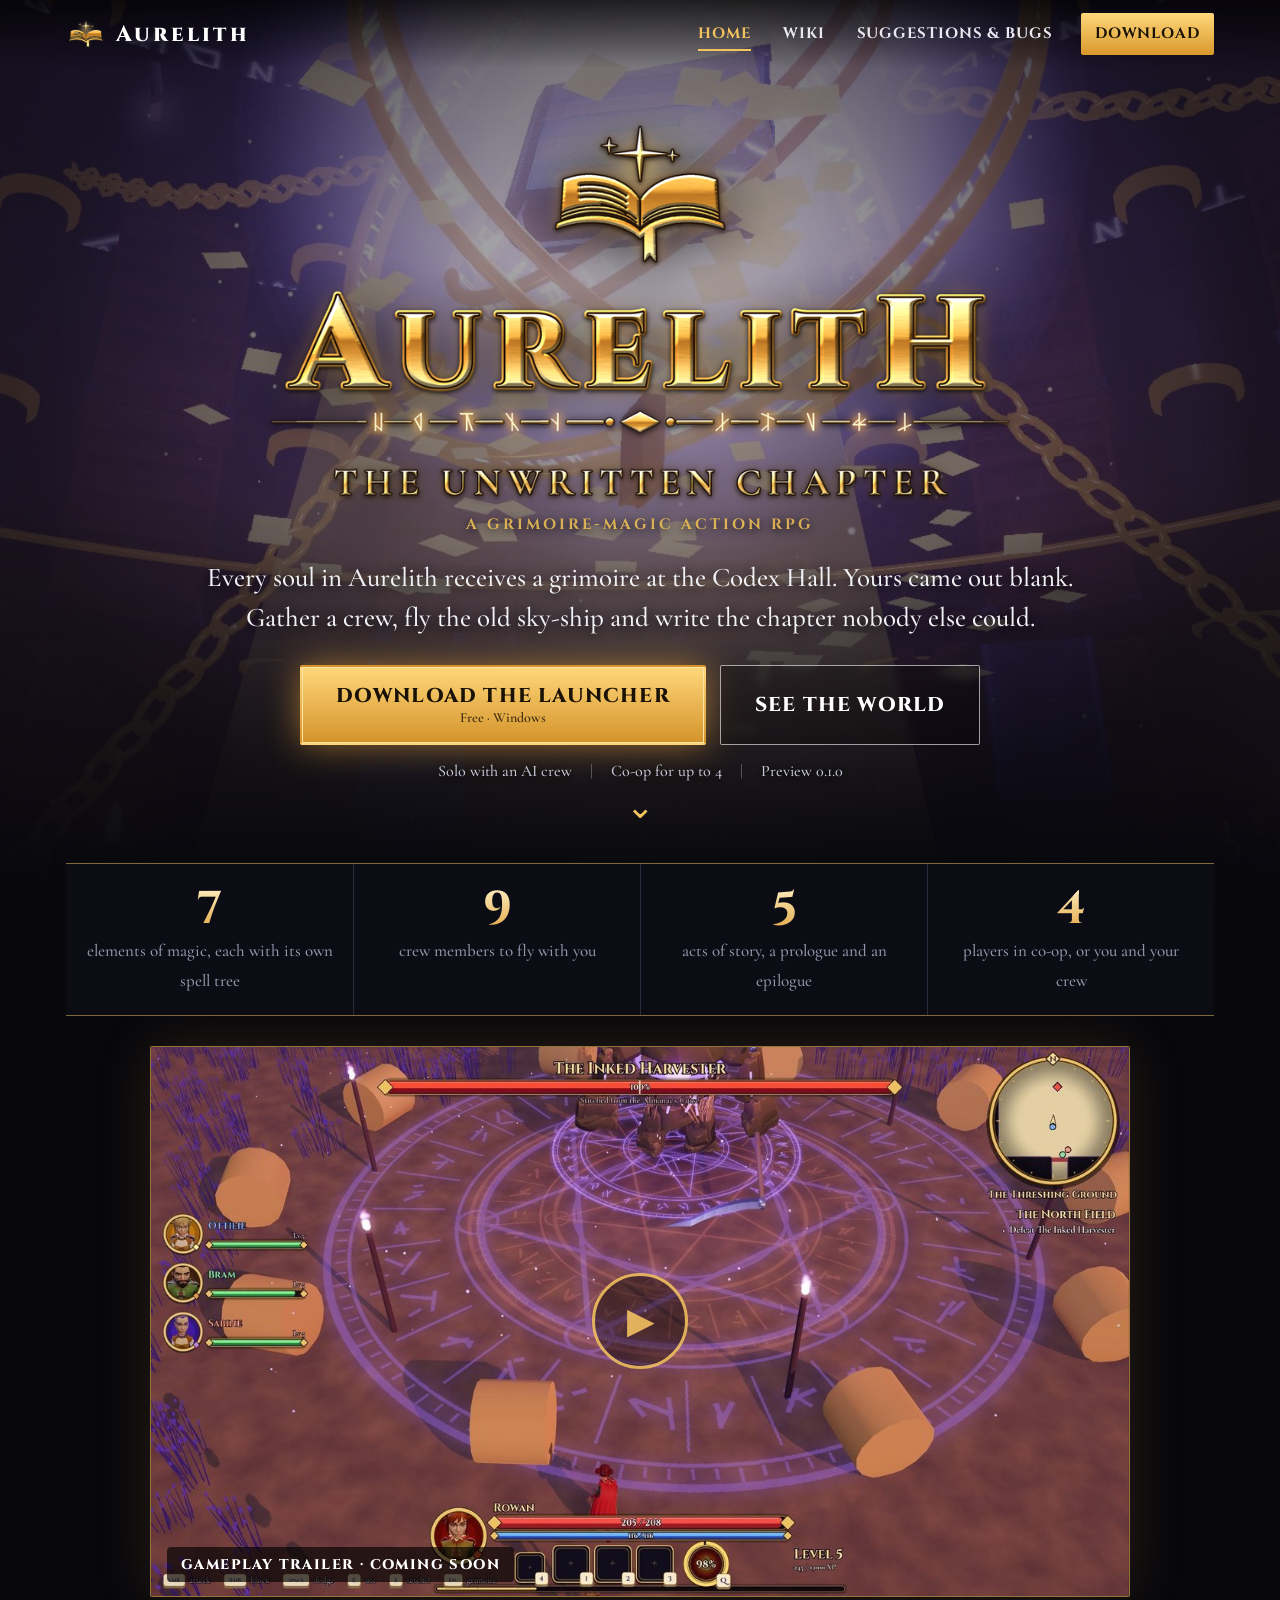
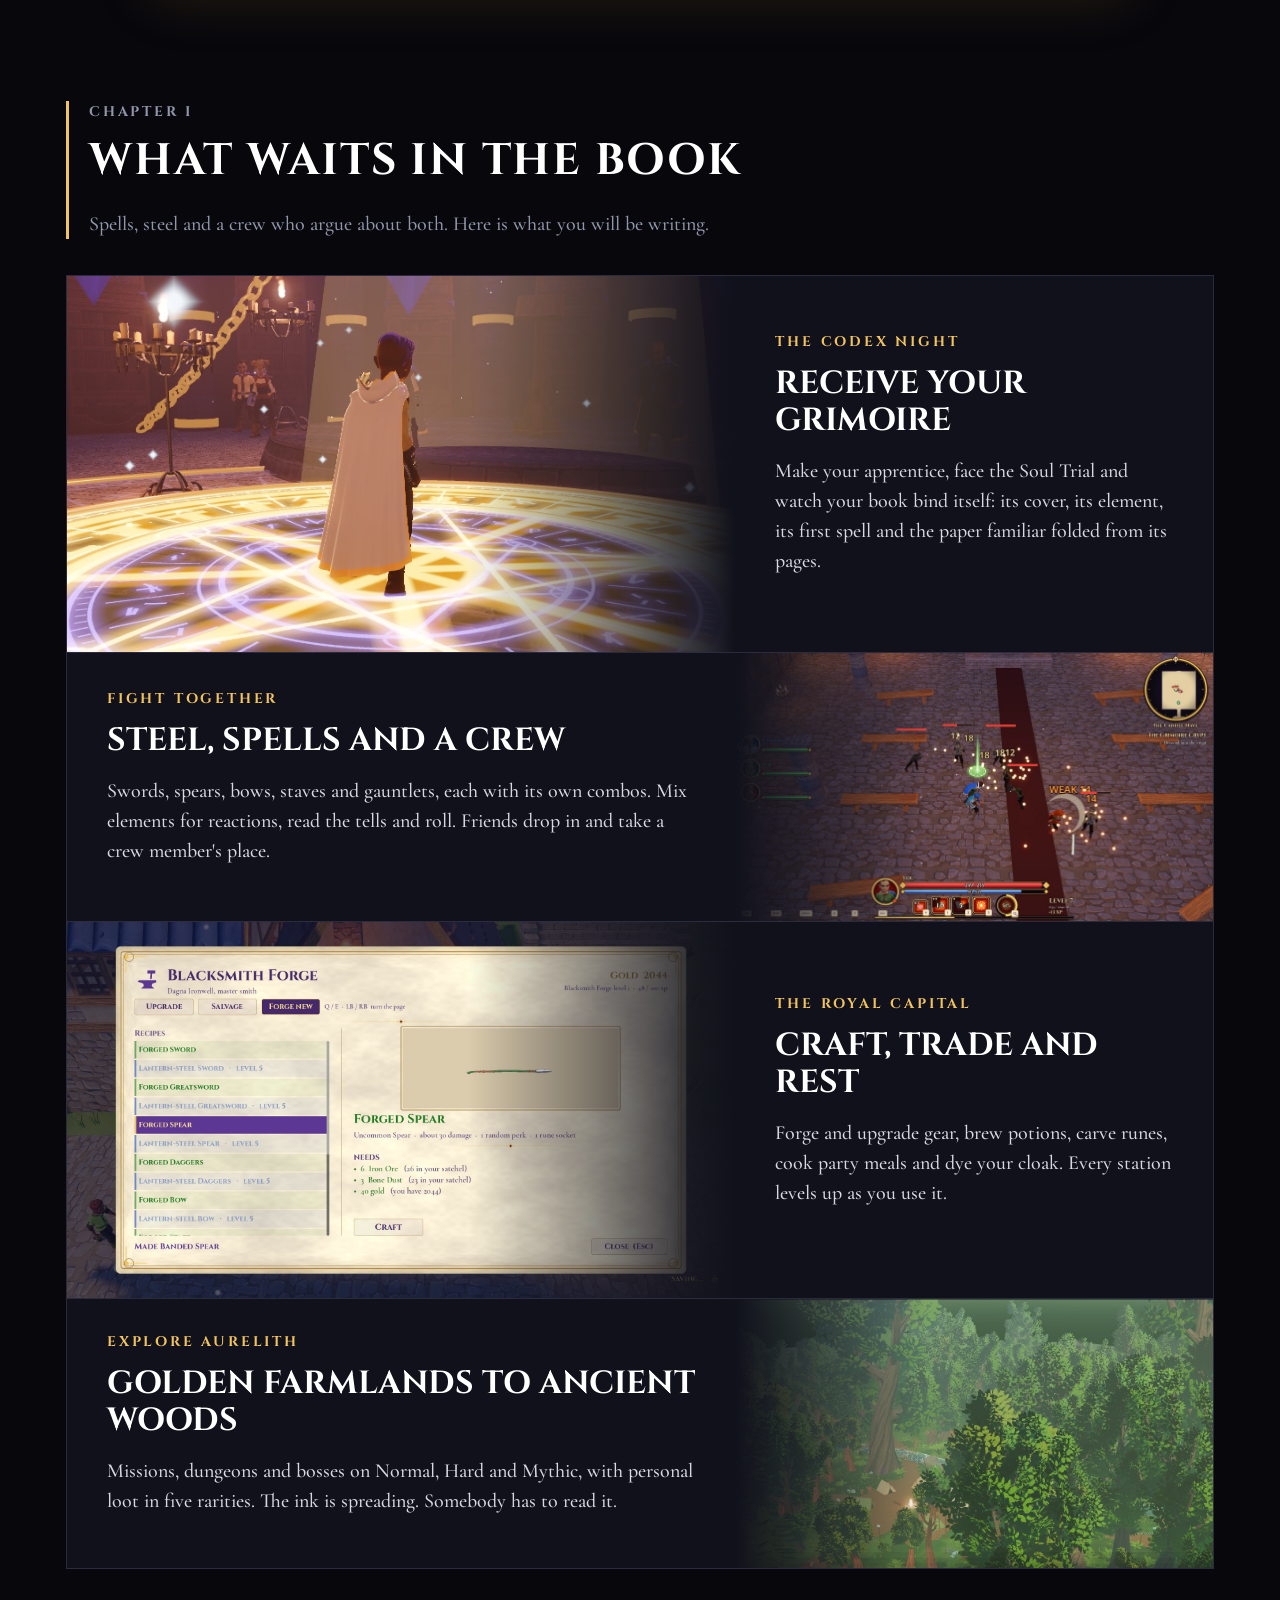
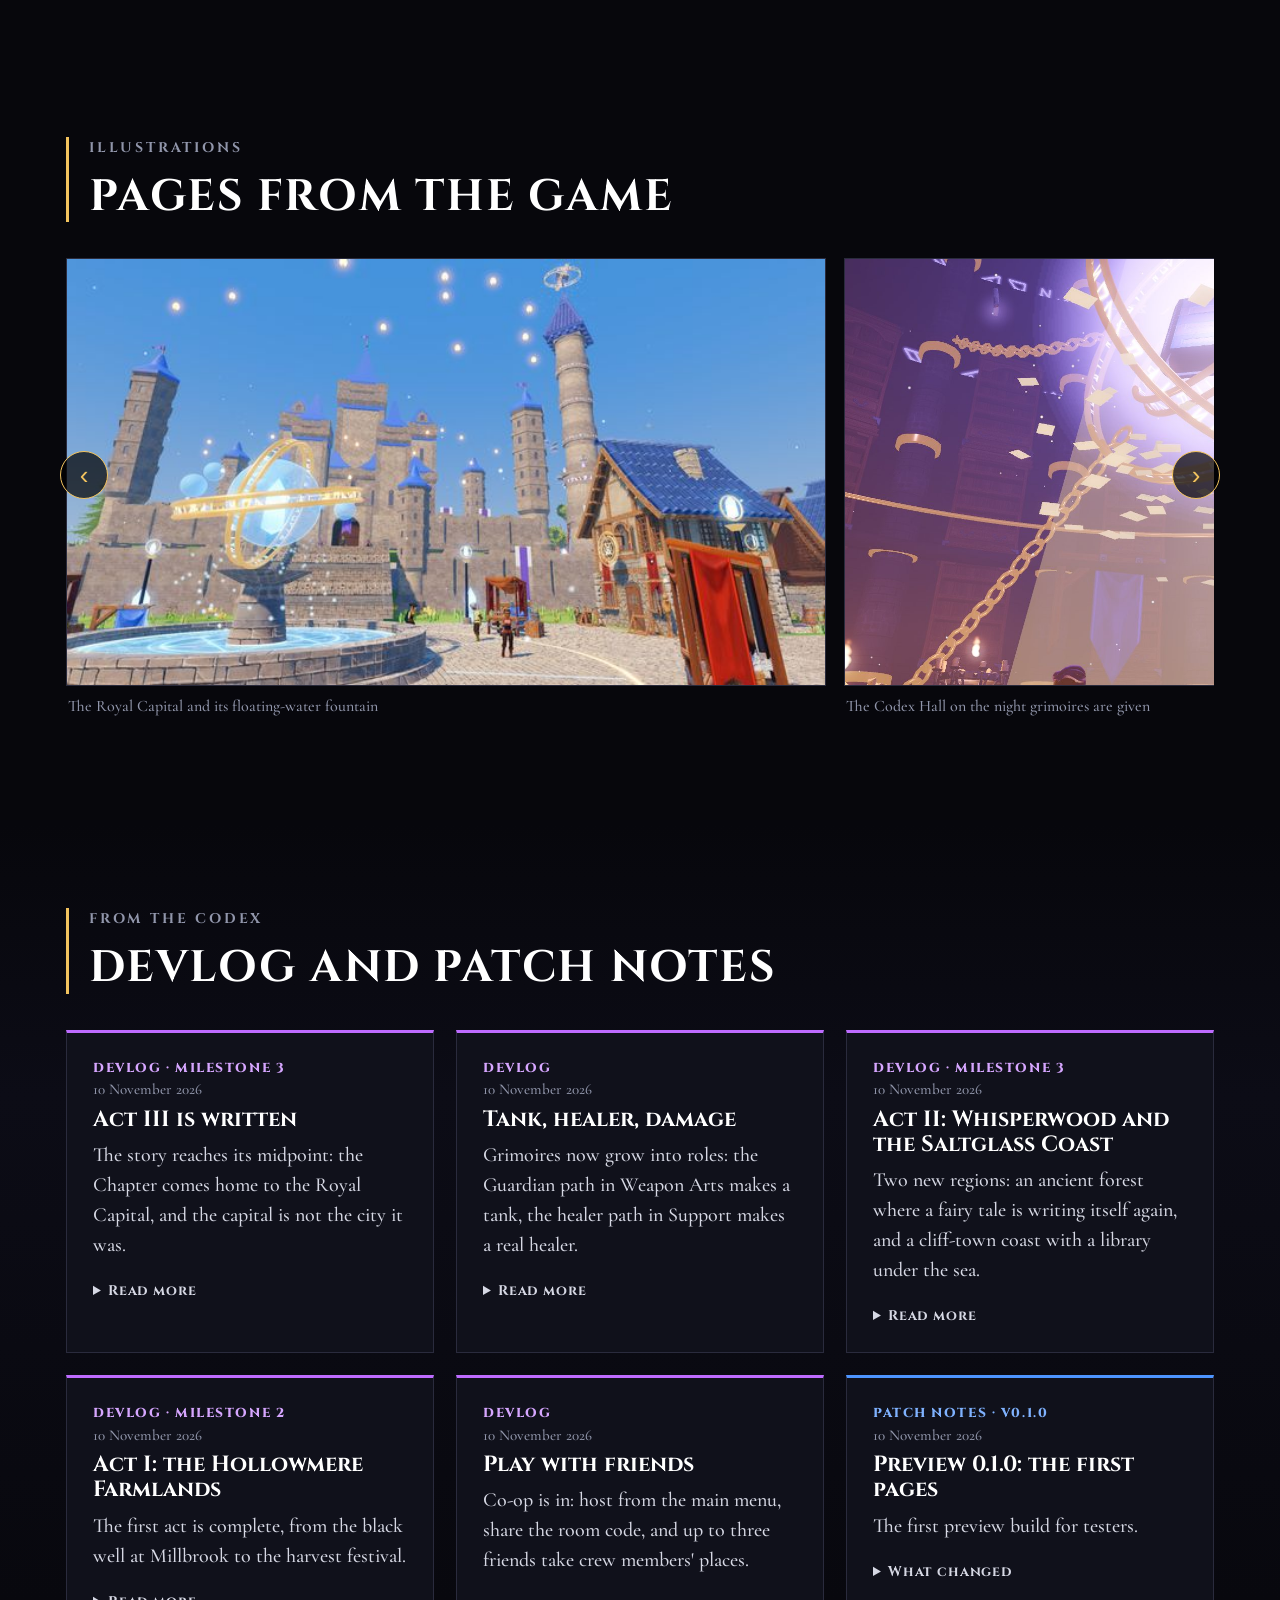
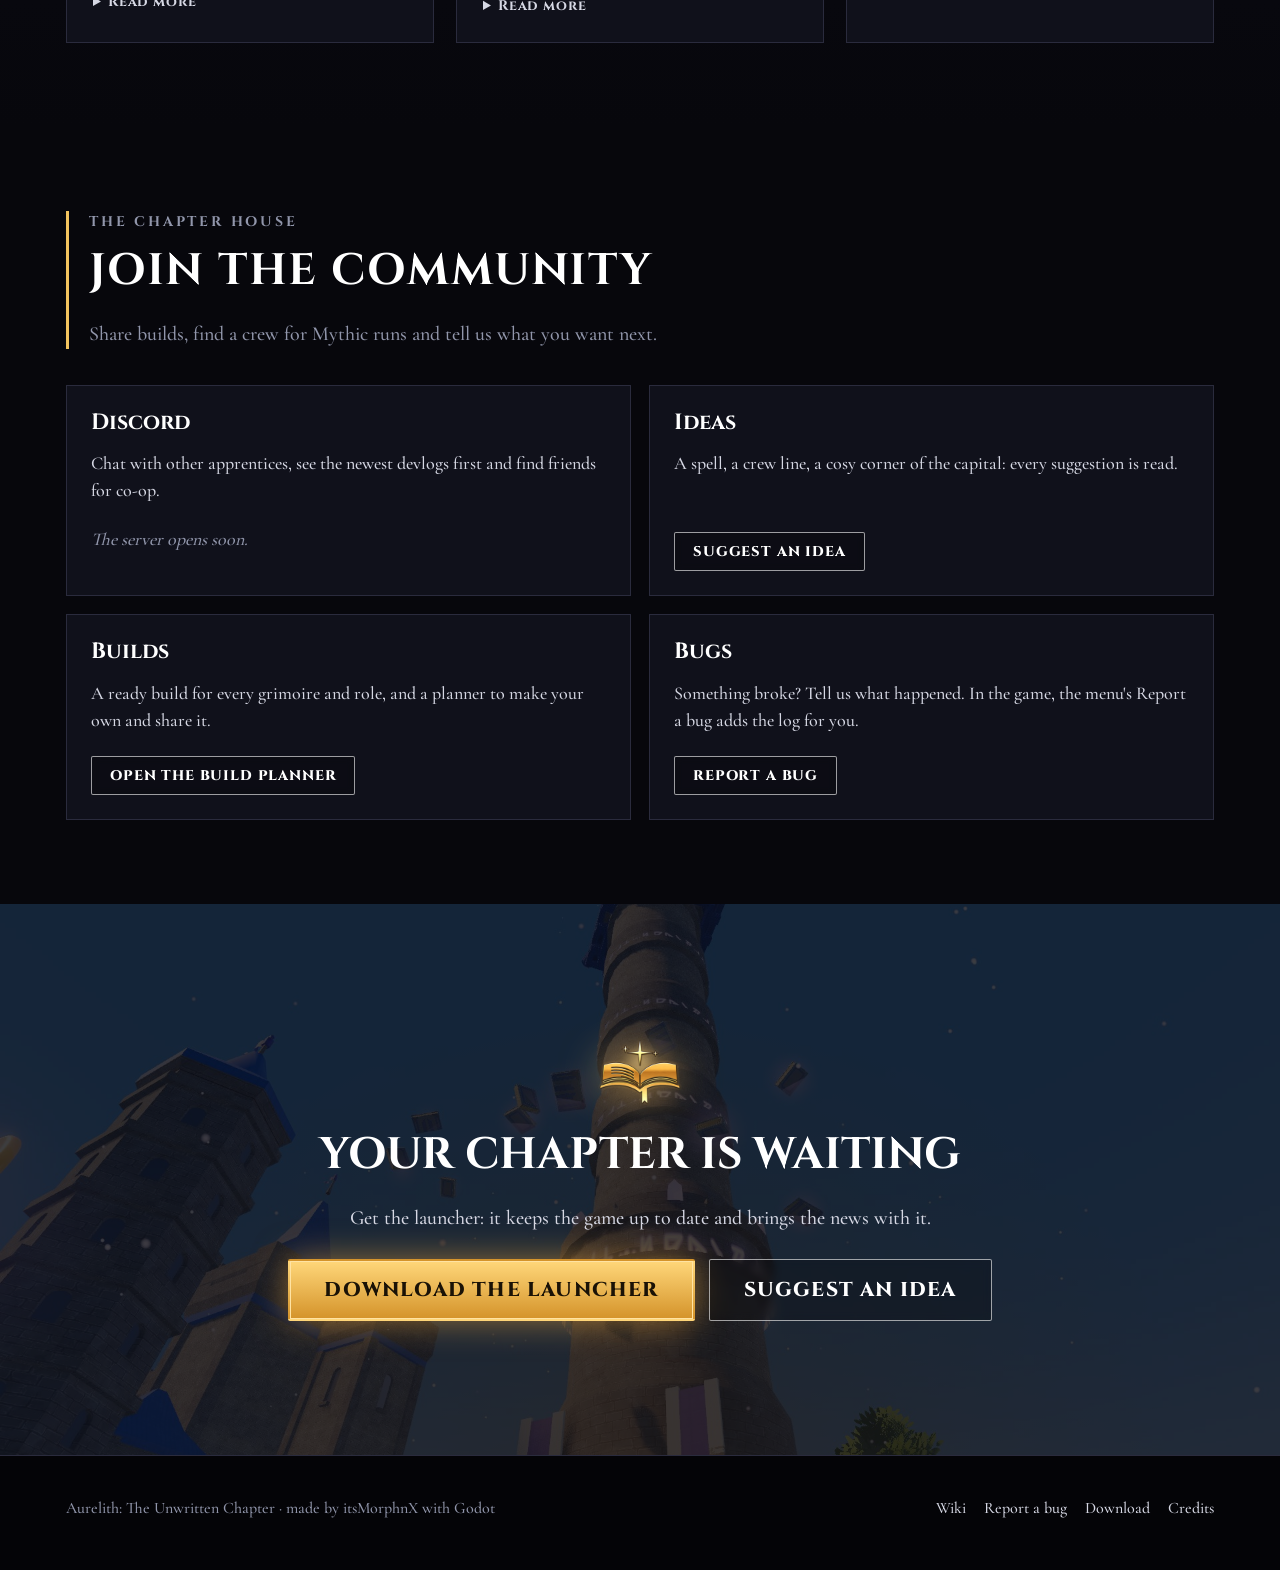
==== index.html @ 419fa6e6 "Aurelith website: home, wiki, download, suggestions and bugs" ====
<!doctype html>
<html lang="en">
<head>
<meta charset="utf-8">
<meta name="viewport" content="width=device-width, initial-scale=1">
<title>Aurelith: The Unwritten Chapter</title>
<meta name="description" content="A grimoire-magic action RPG. Receive your grimoire at the Codex Hall, gather your crew and write the chapter nobody else could. Solo with an AI crew or co-op with up to four players.">
<meta property="og:title" content="Aurelith: The Unwritten Chapter">
<meta property="og:description" content="A grimoire-magic action RPG. Solo with an AI crew or co-op with up to four players.">
<meta property="og:image" content="img/shots/sunset.jpg">
<link rel="icon" href="img/favicon.png">
<link rel="stylesheet" href="css/base.css">
<link rel="stylesheet" href="css/theme.css" id="theme-css">
</head>
<body class="page-home">
<a class="skip" href="#main">Skip to content</a>
<header class="site-header">
  <div class="wrap">
    <a class="brand" href="index.html"><img src="img/emblem.png" alt=""><span>Aurelith</span></a>
    <button class="nav-toggle" type="button" aria-expanded="false" aria-controls="site-nav">Menu</button>
    <nav class="nav" id="site-nav" aria-label="Main">
      <a href="index.html" aria-current="page">Home</a>
      <a href="wiki.html">Wiki</a>
      <a href="report.html">Suggestions &amp; Bugs</a>
      <a href="download.html" class="nav-cta">Download</a>
    </nav>
  </div>
</header>

<main id="main">
  <section class="hero">
    <div class="hero-art" aria-hidden="true"></div>
    <div class="hero-shade" aria-hidden="true"></div>
    <div class="wrap hero-inner">
      <div class="hero-copy">
        <img class="hero-logo" src="img/logo.png" alt="Aurelith: The Unwritten Chapter" width="900" height="473">
        <p class="kicker">A grimoire-magic action RPG</p>
        <p class="tagline">Every soul in Aurelith receives a grimoire at the Codex Hall. Yours came out blank. Gather a crew, fly the old sky-ship and write the chapter nobody else could.</p>
        <div class="cta-row">
          <a class="btn btn-primary btn-big js-download" href="download.html">Download the launcher<small>Free · Windows</small></a>
          <a class="btn btn-ghost btn-big" href="#gallery">See the world</a>
        </div>
        <ul class="meta-row">
          <li>Solo with an AI crew</li><li>Co-op for up to 4</li><li class="js-version">Preview build</li>
        </ul>
      </div>
      <figure class="hero-plate" aria-hidden="true"><div class="hero-plate-img"></div></figure>
    </div>
  </section>

  <section class="section facts-section">
    <div class="wrap">
      <div class="facts">
        <div class="fact"><b>7</b><span>elements of magic, each with its own spell tree</span></div>
        <div class="fact"><b>9</b><span>crew members to fly with you</span></div>
        <div class="fact"><b>5</b><span>acts of story, a prologue and an epilogue</span></div>
        <div class="fact"><b>4</b><span>players in co-op, or you and your crew</span></div>
      </div>
    </div>
  </section>

  <section class="section trailer-section" id="trailer">
    <div class="wrap">
      <div class="trailer" id="trailer-box">
        <div class="trailer-frame">
          <img class="trailer-poster" src="img/trailer_poster.jpg" alt="A boss fight in the Hollowmere Farmlands" width="1280" height="720" loading="lazy">
          <button class="trailer-play" type="button" aria-label="Play the gameplay trailer">&#9654;</button>
          <span class="trailer-badge">Gameplay trailer · coming soon</span>
        </div>
      </div>
    </div>
  </section>

  <section class="section features-section" id="features">
    <div class="wrap">
      <div class="section-head">
        <p class="kicker">Chapter I</p>
        <h2>What waits in the book</h2>
        <p>Spells, steel and a crew who argue about both. Here is what you will be writing.</p>
      </div>
      <div class="features">
        <article class="feature">
          <div class="feature-img"><img src="img/shots/sigil.jpg" alt="An apprentice in a white cloak stands in a golden rune circle in the Codex Hall" loading="lazy"></div>
          <div class="feature-copy">
            <p class="kicker">The Codex Night</p>
            <h3>Receive your grimoire</h3>
            <p>Make your apprentice, face the Soul Trial and watch your book bind itself: its cover, its element, its first spell and the paper familiar folded from its pages.</p>
          </div>
        </article>
        <article class="feature">
          <div class="feature-img"><img src="img/shots/fight.jpg" alt="The crew fights skeletons in a crypt with spells and steel" loading="lazy"></div>
          <div class="feature-copy">
            <p class="kicker">Fight together</p>
            <h3>Steel, spells and a crew</h3>
            <p>Swords, spears, bows, staves and gauntlets, each with its own combos. Mix elements for reactions, read the tells and roll. Friends drop in and take a crew member's place.</p>
          </div>
        </article>
        <article class="feature">
          <div class="feature-img"><img src="img/shots/forge.jpg" alt="The Blacksmith Forge crafting page" loading="lazy"></div>
          <div class="feature-copy">
            <p class="kicker">The Royal Capital</p>
            <h3>Craft, trade and rest</h3>
            <p>Forge and upgrade gear, brew potions, carve runes, cook party meals and dye your cloak. Every station levels up as you use it.</p>
          </div>
        </article>
        <article class="feature">
          <div class="feature-img"><img src="img/shots/whisperwood.jpg" alt="The ancient forest of Whisperwood seen from above" loading="lazy"></div>
          <div class="feature-copy">
            <p class="kicker">Explore Aurelith</p>
            <h3>Golden farmlands to ancient woods</h3>
            <p>Missions, dungeons and bosses on Normal, Hard and Mythic, with personal loot in five rarities. The ink is spreading. Somebody has to read it.</p>
          </div>
        </article>
      </div>
    </div>
  </section>

  <section class="section gallery-section" id="gallery">
    <div class="wrap">
      <div class="section-head">
        <p class="kicker">Illustrations</p>
        <h2>Pages from the game</h2>
      </div>
      <div class="gallery">
        <button class="gallery-btn prev" type="button" aria-label="Previous picture">&#8249;</button>
        <div class="gallery-track" tabindex="0">
          <figure><img src="img/shots/capital_t.jpg" data-full="img/shots/capital.jpg" alt="" loading="lazy"><figcaption>The Royal Capital and its floating-water fountain</figcaption></figure>
          <figure><img src="img/shots/spirals.jpg" data-full="img/shots/spirals.jpg" alt="" loading="lazy"><figcaption>The Codex Hall on the night grimoires are given</figcaption></figure>
          <figure><img src="img/shots/crowd_t.jpg" data-full="img/shots/crowd.jpg" alt="" loading="lazy"><figcaption>A grimoire is bound</figcaption></figure>
          <figure><img src="img/shots/harvester_t.jpg" data-full="img/shots/harvester.jpg" alt="" loading="lazy"><figcaption>A boss fight in the Hollowmere Farmlands</figcaption></figure>
          <figure><img src="img/shots/tree_t.jpg" data-full="img/shots/tree.jpg" alt="" loading="lazy"><figcaption>Your grimoire's spell tree</figcaption></figure>
          <figure><img src="img/shots/festival_t.jpg" data-full="img/shots/festival.jpg" alt="" loading="lazy"><figcaption>Harvest festival night</figcaption></figure>
          <figure><img src="img/shots/tower_t.jpg" data-full="img/shots/tower.jpg" alt="" loading="lazy"><figcaption>The Codex Hall tower</figcaption></figure>
          <figure><img src="img/shots/alchemy_t.jpg" data-full="img/shots/alchemy.jpg" alt="" loading="lazy"><figcaption>The alchemy table</figcaption></figure>
        </div>
        <button class="gallery-btn next" type="button" aria-label="Next picture">&#8250;</button>
      </div>
    </div>
  </section>

  <section class="section news-section" id="news">
    <div class="wrap">
      <div class="section-head">
        <p class="kicker">From the Codex</p>
        <h2>Devlog and patch notes</h2>
      </div>
      <div class="news-grid" id="news-list"><p class="empty">Loading the latest pages...</p></div>
    </div>
  </section>

  <section class="section community-section" id="community">
    <div class="wrap">
      <div class="section-head">
        <p class="kicker">The Chapter house</p>
        <h2>Join the community</h2>
        <p>Share builds, find a crew for Mythic runs and tell us what you want next.</p>
      </div>
      <div class="community-grid">
        <div class="panel community-card">
          <h3>Discord</h3>
          <p>Chat with other apprentices, see the newest devlogs first and find friends for co-op.</p>
          <a class="btn btn-primary js-discord" href="#" hidden target="_blank" rel="noopener">Join the Discord</a>
          <p class="hint js-discord-soon">The server opens soon.</p>
        </div>
        <div class="panel community-card">
          <h3>Ideas</h3>
          <p>A spell, a crew line, a cosy corner of the capital: every suggestion is read.</p>
          <a class="btn btn-ghost" href="report.html?type=suggestion">Suggest an idea</a>
        </div>
        <div class="panel community-card">
          <h3>Builds</h3>
          <p>A ready build for every grimoire and role, and a planner to make your own and share it.</p>
          <a class="btn btn-ghost" href="wiki.html#/planner">Open the build planner</a>
        </div>
        <div class="panel community-card">
          <h3>Bugs</h3>
          <p>Something broke? Tell us what happened. In the game, the menu's Report a bug adds the log for you.</p>
          <a class="btn btn-ghost" href="report.html?type=bug">Report a bug</a>
        </div>
      </div>
    </div>
  </section>

  <section class="cta-band">
    <div class="wrap">
      <img class="cta-emblem" src="img/emblem.png" alt="" width="96" height="96">
      <h2>Your chapter is waiting</h2>
      <p>Get the launcher: it keeps the game up to date and brings the news with it.</p>
      <div class="cta-row">
        <a class="btn btn-primary btn-big js-download" href="download.html">Download the launcher</a>
        <a class="btn btn-ghost btn-big" href="report.html">Suggest an idea</a>
      </div>
    </div>
  </section>
</main>

<footer class="site-footer">
  <div class="wrap">
    <span>Aurelith: The Unwritten Chapter · made by itsMorphnX with Godot</span>
    <nav aria-label="Footer"><a href="wiki.html">Wiki</a><a href="report.html">Report a bug</a><a href="download.html">Download</a><a href="credits.html">Credits</a><a class="js-discord" href="#" hidden target="_blank" rel="noopener">Discord</a></nav>
  </div>
</footer>

<div class="lightbox" role="dialog" aria-modal="true" aria-label="Picture"><button type="button">Close</button><img alt=""><p></p></div>
<script src="config.js"></script>
<script src="data/news.js"></script>
<script src="js/site.js"></script>
</body>
</html>
---- css/base.css ----
/* Aurelith site: STRUCTURE only (layout, spacing, phone sizes, components).
   Every colour, texture, font choice and decorative touch lives in the theme (css/theme.css imports one of
   css/themes/*.css). Swapping the look = changing that one import line. */

@font-face { font-family: "Cinzel"; src: url("../fonts/Cinzel-Variable.ttf") format("truetype"); font-weight: 400 900; font-display: swap; }
@font-face { font-family: "Cormorant Garamond"; src: url("../fonts/CormorantGaramond-Variable.ttf") format("truetype"); font-weight: 300 700; font-display: swap; }

:root {
  --font-head: "Cinzel", "Palatino Linotype", Georgia, serif;
  --font-body: "Cormorant Garamond", "Palatino Linotype", Georgia, serif;
  --wrap: 1180px;
  --gutter: 16px;
  --radius: 6px;
  --bg: #111; --bg2: #1b1b1b; --text: #eee; --muted: #aaa; --head: #fff; --accent: #e6b65a; --accent-ink: #1a1020;
  --card: #1c1c22; --card-border: #333; --link: #e6b65a; --nav-h: 68px;
  --r0: #514c4c; --r1: #1f7a1f; --r2: #1a4db8; --r3: #7524b3; --r4: #b87305;
}

*, *::before, *::after { box-sizing: border-box; }
html { scroll-behavior: smooth; -webkit-text-size-adjust: 100%; }
body { margin: 0; background: var(--bg); color: var(--text); font-family: var(--font-body); font-size: 20px; line-height: 1.5;
  font-weight: 500; overflow-x: hidden; }
img { max-width: 100%; display: block; }
a { color: var(--link); }
h1, h2, h3, h4 { font-family: var(--font-head); color: var(--head); line-height: 1.15; margin: 0 0 .5em; font-weight: 700; }
h2 { font-size: clamp(28px, 4vw, 44px); }
h3 { font-size: 22px; }
p { margin: 0 0 1em; }
.wrap { width: 100%; max-width: var(--wrap); margin: 0 auto; padding: 0 var(--gutter); }
.sr-only { position: absolute; width: 1px; height: 1px; overflow: hidden; clip: rect(0 0 0 0); white-space: nowrap; }
.skip { position: absolute; left: -999px; top: 0; z-index: 99; }
.skip:focus { left: 8px; top: 8px; background: #fff; color: #000; padding: 8px 12px; }

/* ---------------------------------------------------------------- header / nav */
.site-header { position: sticky; top: 0; z-index: 50; }
.site-header .wrap { display: flex; align-items: center; gap: 18px; min-height: var(--nav-h); }
.brand { display: flex; align-items: center; gap: 10px; text-decoration: none; color: var(--head); flex-shrink: 0; }
.brand img { width: 40px; height: 40px; object-fit: contain; }
.brand span { font-family: var(--font-head); font-weight: 800; font-size: 22px; letter-spacing: .08em; }
.nav { display: flex; gap: 4px; margin-left: auto; align-items: center; flex-wrap: wrap; }
.nav a { font-family: var(--font-head); font-weight: 700; font-size: 15px; letter-spacing: .06em; text-transform: uppercase;
  text-decoration: none; padding: 10px 14px; color: var(--text); }
.nav a[aria-current="page"] { color: var(--accent); }
.nav-toggle { display: none; margin-left: auto; background: none; border: 1px solid var(--card-border); color: var(--head);
  font: 700 14px var(--font-head); padding: 8px 12px; border-radius: var(--radius); cursor: pointer; }

/* ---------------------------------------------------------------- buttons */
.btn { display: inline-flex; align-items: center; justify-content: center; gap: 10px; font-family: var(--font-head); font-weight: 800;
  font-size: 17px; letter-spacing: .06em; text-transform: uppercase; text-decoration: none; padding: 14px 26px; border-radius: var(--radius);
  border: 2px solid transparent; cursor: pointer; transition: transform .15s, box-shadow .15s, background .15s; line-height: 1.1; }
.btn:hover { transform: translateY(-1px); }
.btn-primary { background: var(--accent); color: var(--accent-ink); }
.btn-ghost { background: transparent; color: var(--head); border-color: currentColor; }
.btn-big { font-size: 20px; padding: 18px 34px; }
.btn:has(small) { flex-direction: column; gap: 3px; }
.btn small { display: block; font-family: var(--font-body); text-transform: none; letter-spacing: 0; font-weight: 600; font-size: 14px; opacity: .8; }
.btn[aria-disabled="true"] { opacity: .55; cursor: not-allowed; transform: none; }

/* ---------------------------------------------------------------- hero */
.hero { position: relative; overflow: hidden; }
.hero-art { background-size: cover; background-position: var(--hero-pos, center); }
.hero-inner { position: relative; z-index: 2; }
.hero-logo { width: min(560px, 86vw); height: auto; }
.kicker { font-family: var(--font-head); font-weight: 700; letter-spacing: .2em; text-transform: uppercase; font-size: 14px; color: var(--accent); }
.tagline { font-size: clamp(21px, 2.2vw, 27px); max-width: 34em; }
.cta-row { display: flex; flex-wrap: wrap; gap: 14px; margin: 26px 0 14px; }
.meta-row { display: flex; flex-wrap: wrap; gap: 8px 18px; font-size: 16px; color: var(--muted); list-style: none; padding: 0; margin: 0; }

/* ---------------------------------------------------------------- sections */
.section { padding: 84px 0; position: relative; }
.section-head { margin-bottom: 36px; }
.section-head p { color: var(--muted); max-width: 40em; }
.facts { display: grid; grid-template-columns: repeat(4, 1fr); gap: 16px; }
.fact { padding: 20px; text-align: center; }
.fact b { display: block; font-family: var(--font-head); font-size: 34px; color: var(--accent); line-height: 1.1; }
.fact span { font-size: 17px; }

.features { display: grid; gap: 28px; }
.feature { display: grid; grid-template-columns: 1.15fr 1fr; gap: 36px; align-items: center; }
.feature:nth-child(even) .feature-img { order: 2; }
.feature-img img { width: 100%; aspect-ratio: 16 / 9; object-fit: cover; }
.feature-copy h3 { font-size: clamp(24px, 2.6vw, 32px); }

/* gallery carousel */
.gallery { position: relative; }
.gallery-track { display: grid; grid-auto-flow: column; grid-auto-columns: min(70%, 760px); gap: 18px; overflow-x: auto;
  scroll-snap-type: x mandatory; padding-bottom: 14px; scrollbar-width: thin; }
.gallery-track figure { margin: 0; scroll-snap-align: center; cursor: zoom-in; }
.gallery-track img { width: 100%; aspect-ratio: 16 / 9; object-fit: cover; }
.gallery-track figcaption { font-size: 16px; padding: 8px 2px; color: var(--muted); }
.gallery-btn { position: absolute; top: 40%; z-index: 3; width: 48px; height: 48px; border-radius: 50%; border: none; cursor: pointer;
  font-size: 26px; line-height: 1; }
.gallery-btn.prev { left: -6px; } .gallery-btn.next { right: -6px; }
.lightbox { position: fixed; inset: 0; z-index: 100; background: rgba(5, 3, 10, .92); display: none; align-items: center; justify-content: center;
  padding: 24px; flex-direction: column; gap: 12px; }
.lightbox.open { display: flex; }
.lightbox img { max-height: 84vh; width: auto; max-width: 100%; }
.lightbox p { color: #eee; margin: 0; font-size: 18px; text-align: center; }
.lightbox button { position: absolute; top: 16px; right: 16px; background: none; color: #fff; border: 1px solid #fff8; border-radius: 6px;
  font: 700 15px var(--font-head); padding: 8px 14px; cursor: pointer; }

/* news */
.news-grid { display: grid; grid-template-columns: repeat(auto-fit, minmax(320px, 1fr)); gap: 22px; }
.news-card { padding: 26px; display: flex; flex-direction: column; }
.news-card .tag { font-family: var(--font-head); font-size: 13px; font-weight: 800; letter-spacing: .12em; text-transform: uppercase; }
.news-card time { font-size: 15px; color: var(--muted); }
.news-card h3 { margin: 6px 0 8px; }
.news-card ul { margin: 0 0 8px; padding-left: 1.1em; font-size: 18px; }
.news-card details summary { cursor: pointer; font-family: var(--font-head); font-weight: 700; font-size: 14px; letter-spacing: .06em; margin-top: auto; }

.cta-band { text-align: center; padding: 80px 0; }
.cta-band .cta-row { justify-content: center; }

.site-footer { padding: 40px 0 50px; font-size: 16px; }
.site-footer .wrap { display: flex; flex-wrap: wrap; gap: 14px 30px; align-items: center; justify-content: space-between; }
.site-footer nav { display: flex; gap: 18px; flex-wrap: wrap; }
.site-footer a { text-decoration: none; }

/* ---------------------------------------------------------------- inner pages */
.page-head { padding: 56px 0 24px; }
.page-head p { color: var(--muted); max-width: 46em; }
.panel { padding: 28px; }
.grid-2 { display: grid; grid-template-columns: 1fr 1fr; gap: 24px; }
.steps { counter-reset: s; list-style: none; padding: 0; margin: 0; }
.steps li { counter-increment: s; position: relative; padding: 0 0 18px 52px; }
.steps li::before { content: counter(s); position: absolute; left: 0; top: -2px; width: 36px; height: 36px; border-radius: 50%;
  display: grid; place-items: center; font: 800 17px var(--font-head); background: var(--accent); color: var(--accent-ink); }
.spec { width: 100%; border-collapse: collapse; font-size: 18px; }
.spec th, .spec td { text-align: left; padding: 9px 10px; border-bottom: 1px solid var(--card-border); vertical-align: top; }
.spec th { font-family: var(--font-head); font-size: 14px; letter-spacing: .06em; text-transform: uppercase; }
.note { padding: 16px 20px; border-left: 4px solid var(--accent); font-size: 18px; margin: 18px 0; }

/* forms */
.form { display: grid; gap: 18px; }
.form label { display: grid; gap: 6px; font-family: var(--font-head); font-size: 14px; font-weight: 700; letter-spacing: .06em; text-transform: uppercase; }
.form input, .form textarea, .form select { font: 500 19px var(--font-body); padding: 11px 13px; border-radius: var(--radius);
  border: 1px solid var(--card-border); background: var(--field-bg, #fff1); color: var(--text); width: 100%; }
.form textarea { min-height: 120px; resize: vertical; }
.type-pick { display: flex; flex-wrap: wrap; gap: 10px; border: 0; padding: 0; margin: 0; }
.type-pick legend { font-family: var(--font-head); font-size: 14px; font-weight: 700; letter-spacing: .06em; text-transform: uppercase; margin-bottom: 6px; }
.type-pick label { display: inline-flex; flex-direction: row; align-items: center; gap: 8px; padding: 10px 16px; border-radius: 999px;
  border: 1px solid var(--card-border); cursor: pointer; text-transform: none; letter-spacing: 0; font-size: 16px; }
.type-pick input { width: auto; accent-color: var(--accent); }
.form .hint { font-family: var(--font-body); text-transform: none; letter-spacing: 0; font-weight: 500; font-size: 15px; color: var(--muted); }
.status { padding: 14px 18px; border-radius: var(--radius); font-size: 18px; display: none; }
.status.show { display: block; }

/* ---------------------------------------------------------------- wiki */
.wiki-layout { display: grid; grid-template-columns: 300px 1fr; gap: 28px; align-items: start; padding-bottom: 70px; }
.wiki-side { position: sticky; top: calc(var(--nav-h) + 12px); max-height: calc(100vh - var(--nav-h) - 24px); overflow: auto; padding: 18px; }
.wiki-side input[type="search"] { width: 100%; font: 500 18px var(--font-body); padding: 10px 12px; border-radius: var(--radius);
  border: 1px solid var(--card-border); background: var(--field-bg, #fff1); color: var(--text); }
.wiki-cats { list-style: none; padding: 0; margin: 14px 0; }
.wiki-cats a { display: flex; justify-content: space-between; padding: 6px 8px; text-decoration: none; border-radius: 4px; font-size: 18px; }
.wiki-cats a .n { opacity: .6; font-size: 15px; }
.spoiler-toggle { display: flex; gap: 10px; align-items: center; font-size: 17px; cursor: pointer; padding: 10px 8px; border-radius: var(--radius); }
.spoiler-toggle input { width: 20px; height: 20px; accent-color: var(--accent); }
.wiki-main { min-width: 0; }
.wiki-cards { display: grid; grid-template-columns: repeat(auto-fill, minmax(230px, 1fr)); gap: 14px; }
.wiki-card { display: block; padding: 14px 16px; text-decoration: none; color: inherit; min-height: 96px; }
.wiki-card b { display: block; font-family: var(--font-head); font-size: 17px; line-height: 1.25; margin-bottom: 4px; }
.wiki-card span { font-size: 16px; color: var(--muted); display: -webkit-box; -webkit-line-clamp: 2; -webkit-box-orient: vertical; overflow: hidden; }
.wiki-entry { padding: 30px; }
.wiki-entry .crumbs { font-size: 16px; margin-bottom: 8px; }
.wiki-entry .crumbs a { text-decoration: none; }
.wiki-entry h1 { font-size: clamp(28px, 3.5vw, 40px); margin-bottom: 6px; }
.wiki-entry .summary { font-size: 21px; font-style: italic; }
.wiki-entry .entry-img { margin: 12px 0 18px; border-radius: var(--radius); width: 100%; }
.fields { display: grid; grid-template-columns: repeat(auto-fill, minmax(200px, 1fr)); gap: 8px 18px; margin: 16px 0 6px; }
.fields div { padding: 8px 0; border-bottom: 1px solid var(--card-border); }
.fields dt { font-family: var(--font-head); font-size: 12px; letter-spacing: .08em; text-transform: uppercase; color: var(--muted); }
.fields dd { margin: 0; font-size: 19px; font-weight: 600; }
.wsec { margin-top: 26px; }
.wsec h2 { font-size: 22px; margin-bottom: 10px; }
.wsec ul { list-style: none; padding: 0; margin: 0; columns: 2; column-gap: 28px; }
.wsec li { break-inside: avoid; padding: 5px 0; border-bottom: 1px dotted var(--card-border); display: flex; justify-content: space-between; gap: 12px; }
.wsec li .n { color: var(--muted); font-size: 16px; text-align: right; }
.table-wrap { overflow-x: auto; }
.wtable { width: 100%; border-collapse: collapse; font-size: 17px; }
.wtable th, .wtable td { text-align: left; padding: 7px 9px; border-bottom: 1px solid var(--card-border); vertical-align: top; }
.wtable th { font-family: var(--font-head); font-size: 12px; letter-spacing: .08em; text-transform: uppercase; white-space: nowrap; }
.wtable td a + a::before { content: ", "; color: var(--text); }
.spoiler-box { padding: 12px 16px; border: 1px dashed var(--card-border); border-radius: var(--radius); font-size: 17px; color: var(--muted); }
.tagchip { display: inline-block; font: 700 11px var(--font-head); letter-spacing: .1em; text-transform: uppercase; padding: 3px 8px;
  border-radius: 999px; border: 1px solid currentColor; margin-right: 6px; vertical-align: middle; }
.r0 { color: var(--r0); } .r1 { color: var(--r1); } .r2 { color: var(--r2); } .r3 { color: var(--r3); } .r4 { color: var(--r4); }
.empty { padding: 30px; text-align: center; color: var(--muted); }

/* ---------------------------------------------------------------- phone */
@media (max-width: 900px) {
  .facts { grid-template-columns: repeat(2, 1fr); }
  .feature, .grid-2 { grid-template-columns: 1fr; gap: 16px; }
  .feature:nth-child(even) .feature-img { order: 0; }
  .wiki-layout { grid-template-columns: 1fr; }
  .wiki-side { position: static; max-height: none; }
  .wsec ul { columns: 1; }
}
@media (max-width: 720px) {
  body { font-size: 18px; }
  .nav-toggle { display: block; }
  .nav { display: none; width: 100%; flex-direction: column; align-items: stretch; padding-bottom: 12px; }
  .site-header.open .nav { display: flex; }
  .site-header .wrap { flex-wrap: wrap; }
  .section { padding: 56px 0; }
  .gallery-track { grid-auto-columns: 88%; }
  .gallery-btn { display: none; }
  .btn-big { font-size: 17px; padding: 15px 22px; width: 100%; }
  .cta-row .btn { width: 100%; }
  .news-grid { grid-template-columns: 1fr; }
  .wiki-entry, .panel { padding: 20px 16px; }
  .fact b { font-size: 28px; }
}

/* ---------------------------------------------------------------- build planner */
.pl-controls { display: grid; grid-template-columns: repeat(4, 1fr); gap: 12px 16px; margin: 18px 0 10px; }
.pl-controls label { display: grid; gap: 4px; font: 700 13px var(--font-head); letter-spacing: .06em; text-transform: uppercase; }
.pl-controls .wide { grid-column: 1 / -1; }
.pl-controls select, .pl-controls input { font: 600 18px var(--font-body); padding: 8px 10px; border-radius: var(--radius); border: 1px solid var(--card-border);
  background: var(--field-bg, #fff1); color: var(--text); }
.pl-bar { display: flex; flex-wrap: wrap; align-items: center; gap: 10px 18px; padding: 12px 0; border-top: 1px solid var(--card-border); border-bottom: 1px solid var(--card-border); }
.pl-bar .pl-left { font: 800 30px var(--font-head); color: var(--accent); }
.pl-bar .pl-left.bad { color: #b3261e; }
.pl-bar .pl-role { flex: 1 1 280px; font-size: 16px; color: var(--muted); }
.pl-bar .btn { font-size: 14px; padding: 10px 16px; }
.pl-branches { display: grid; grid-template-columns: repeat(3, 1fr); gap: 16px; margin-top: 14px; }
.pl-branch { border-top: 5px solid var(--bc); padding-top: 6px; min-width: 0; }
.pl-branch h2 { font-size: 20px; display: flex; justify-content: space-between; align-items: baseline; }
.pl-branch h2 span { font: 600 16px var(--font-body); color: var(--muted); }
.pl-tier { margin: 10px 0 4px; }
.pl-tier h3 { font-size: 13px; letter-spacing: .06em; text-transform: uppercase; margin: 0 0 6px; display: flex; justify-content: space-between; gap: 8px; }
.pl-tier h3 span { font: 500 13px var(--font-body); text-transform: none; letter-spacing: 0; color: var(--muted); }
.pl-tier.locked { opacity: .55; }
.pl-node { display: flex; gap: 8px; align-items: center; justify-content: space-between; padding: 7px 9px; border: 1px solid var(--card-border); border-radius: 6px; margin-bottom: 6px; }
.pl-node.on { border-color: var(--bc); box-shadow: inset 4px 0 0 var(--bc); }
.pl-node.offrole { border-style: dashed; }
.pl-name { min-width: 0; font-size: 16px; line-height: 1.25; }
.pl-name b { font-family: var(--font-head); font-size: 14px; }
.pl-name small { display: block; font-size: 13px; color: var(--muted); text-transform: capitalize; }
.pl-name .pl-text { display: none; }
.pl-node:hover .pl-text { display: block; font-size: 14px; }
.pl-ranks { display: flex; align-items: center; gap: 4px; flex-shrink: 0; font: 700 15px var(--font-head); }
.pl-ranks button { width: 28px; height: 28px; border-radius: 50%; border: 1px solid var(--card-border); background: var(--field-bg, #fff1); color: var(--text);
  font: 800 16px var(--font-head); cursor: pointer; line-height: 1; }
.pl-ranks button:hover { background: var(--accent); color: var(--accent-ink); }
.feature-card { border-width: 2px !important; }
@media (max-width: 900px) { .pl-branches { grid-template-columns: 1fr; } .pl-controls { grid-template-columns: 1fr 1fr; } }
.page-wiki .wrap { max-width: 1420px; }
.pl-name .tagchip { font-size: 9px; padding: 1px 6px; letter-spacing: .06em; }

/* ---------------------------------------------------------------- trailer + community */
.trailer-section { padding-top: 30px; padding-bottom: 20px; }
.trailer { max-width: 980px; margin: 0 auto; }
.trailer-frame { position: relative; aspect-ratio: 16 / 9; overflow: hidden; border-radius: var(--radius); background: #000; }
.trailer-frame img, .trailer-frame video, .trailer-frame iframe { position: absolute; inset: 0; width: 100%; height: 100%; object-fit: cover; border: 0; }
.trailer-play { position: absolute; left: 50%; top: 50%; transform: translate(-50%, -50%); width: 96px; height: 96px; border-radius: 50%;
  font-size: 36px; padding-left: 8px; cursor: pointer; border: 3px solid #fff; background: rgba(0, 0, 0, .45); color: #fff; }
.trailer-play[aria-disabled="true"] { cursor: default; opacity: .85; }
.trailer-badge { position: absolute; left: 16px; bottom: 14px; font: 800 14px var(--font-head); letter-spacing: .1em; text-transform: uppercase;
  background: rgba(0, 0, 0, .65); color: #fff; padding: 8px 14px; border-radius: 4px; }
.community-grid { display: grid; grid-template-columns: repeat(2, 1fr); gap: 18px; }
.community-card { display: flex; flex-direction: column; gap: 4px; }
.community-card p { font-size: 18px; flex: 1; }
.community-card .btn { align-self: flex-start; font-size: 14px; padding: 11px 18px; }
.community-card .hint { flex: 0; font-style: italic; color: var(--muted); }
@media (max-width: 1000px) { .community-grid { grid-template-columns: 1fr 1fr; } }
@media (max-width: 720px) { .community-grid { grid-template-columns: 1fr; } .trailer-play { width: 72px; height: 72px; font-size: 28px; } }

[hidden] { display: none !important; }
.pick-row { display: flex; flex-wrap: wrap; gap: 10px; }
.pick-row .btn { font-size: 14px; padding: 10px 16px; }
.cats-box summary { font: 700 14px var(--font-head); letter-spacing: .08em; text-transform: uppercase; cursor: pointer; padding: 8px 4px; list-style: none; }
.cats-box summary::-webkit-details-marker { display: none; }
.cats-box summary::after { content: " +"; }
@media (min-width: 901px) { .cats-box summary { display: none; } }
.pl-controls label { min-width: 0; }
.pl-controls select, .pl-controls input { width: 100%; min-width: 0; max-width: 100%; }
---- css/theme.css ----
/* The active look. Swap the one line below to change the whole site:
   themes/grimoire.css (C, living grimoire, default) · themes/epic.css (A, dark MMO) · themes/cozy.css (B, bright indie) */
@import url("themes/epic.css");   /* look A (Nov 10) */
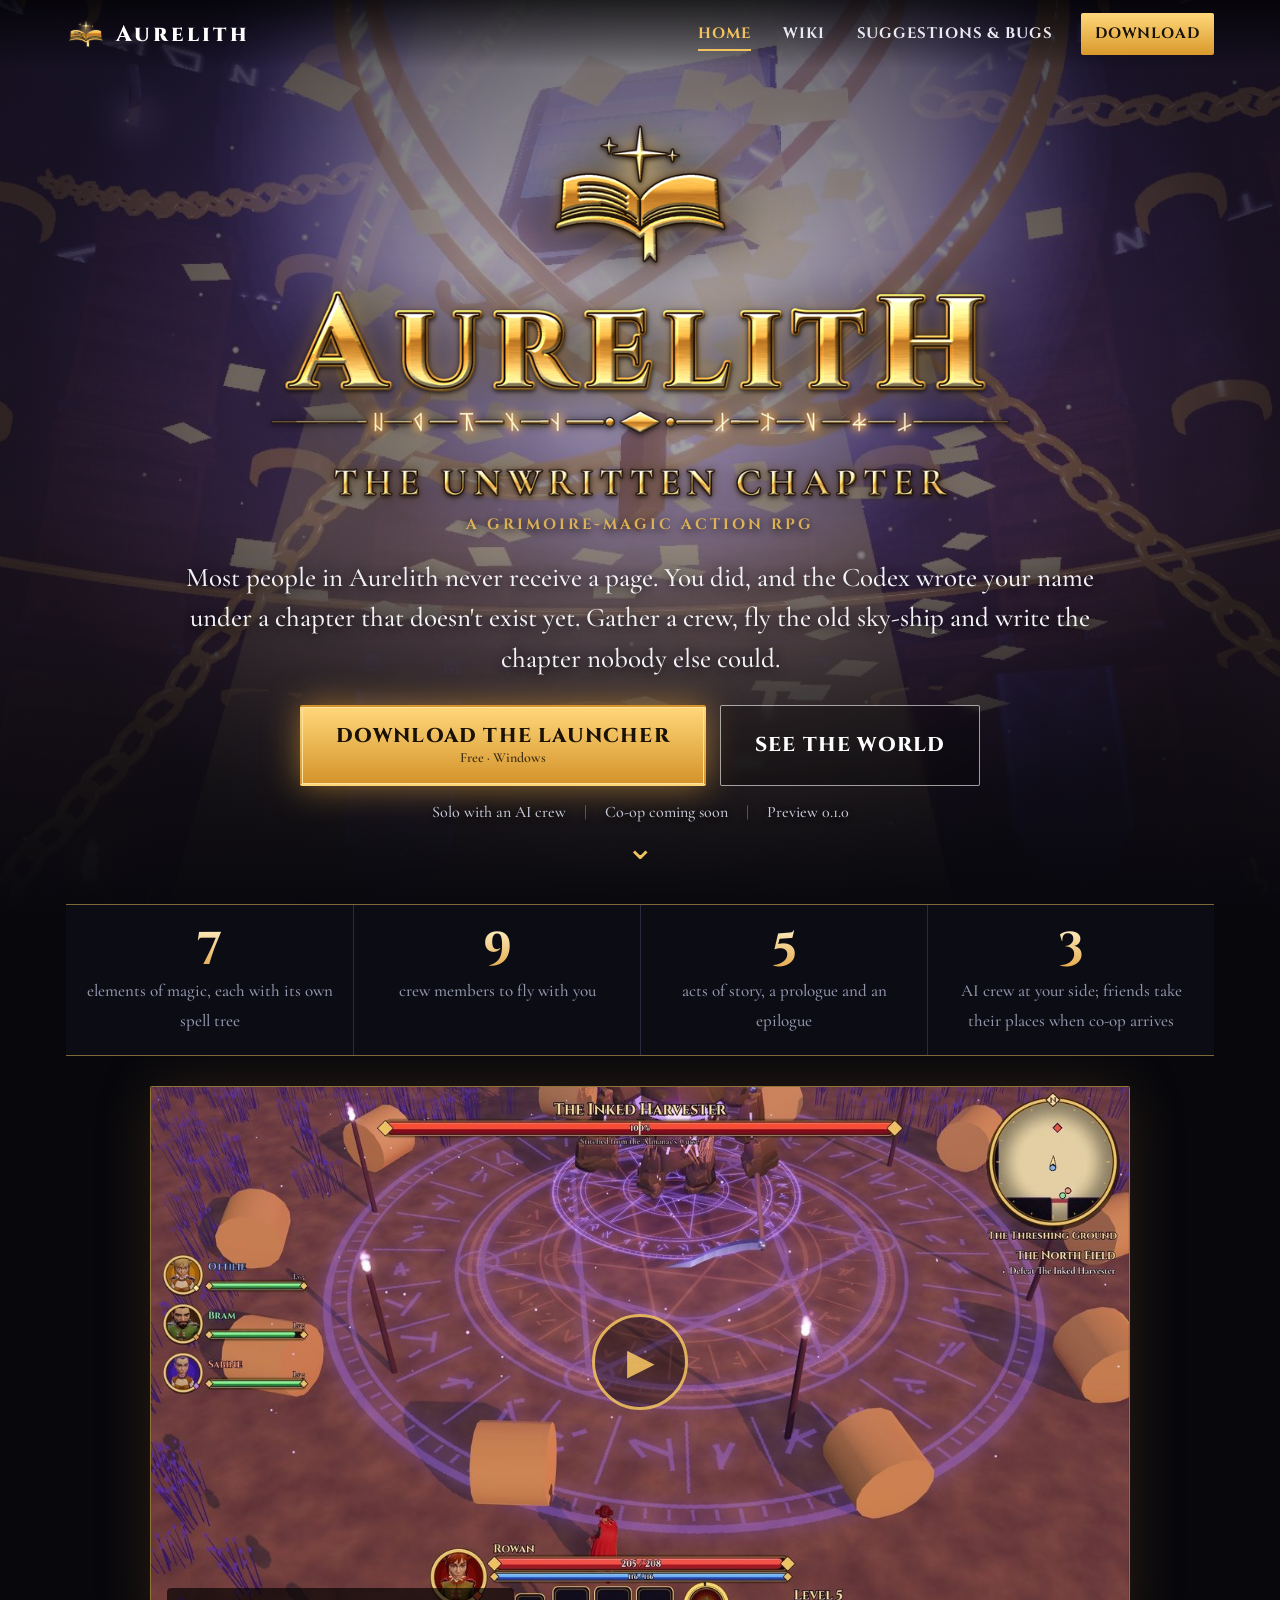
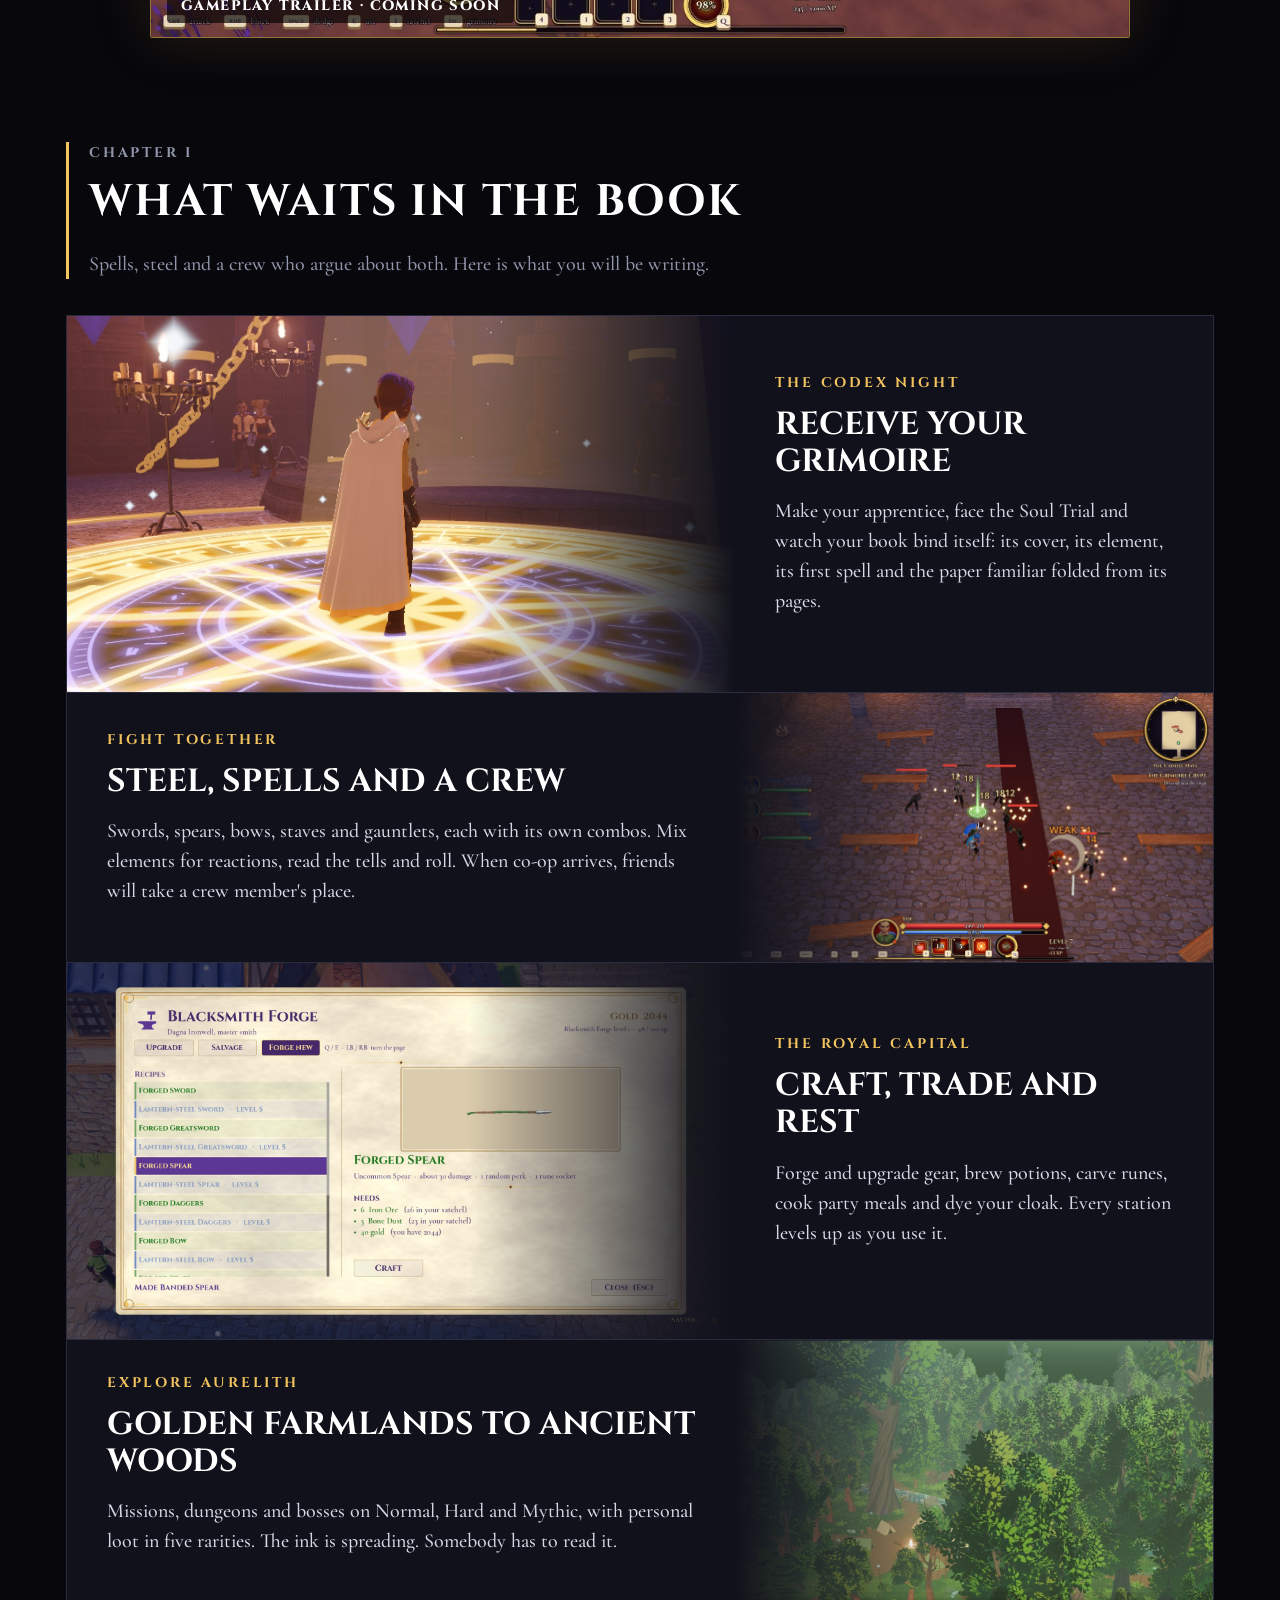
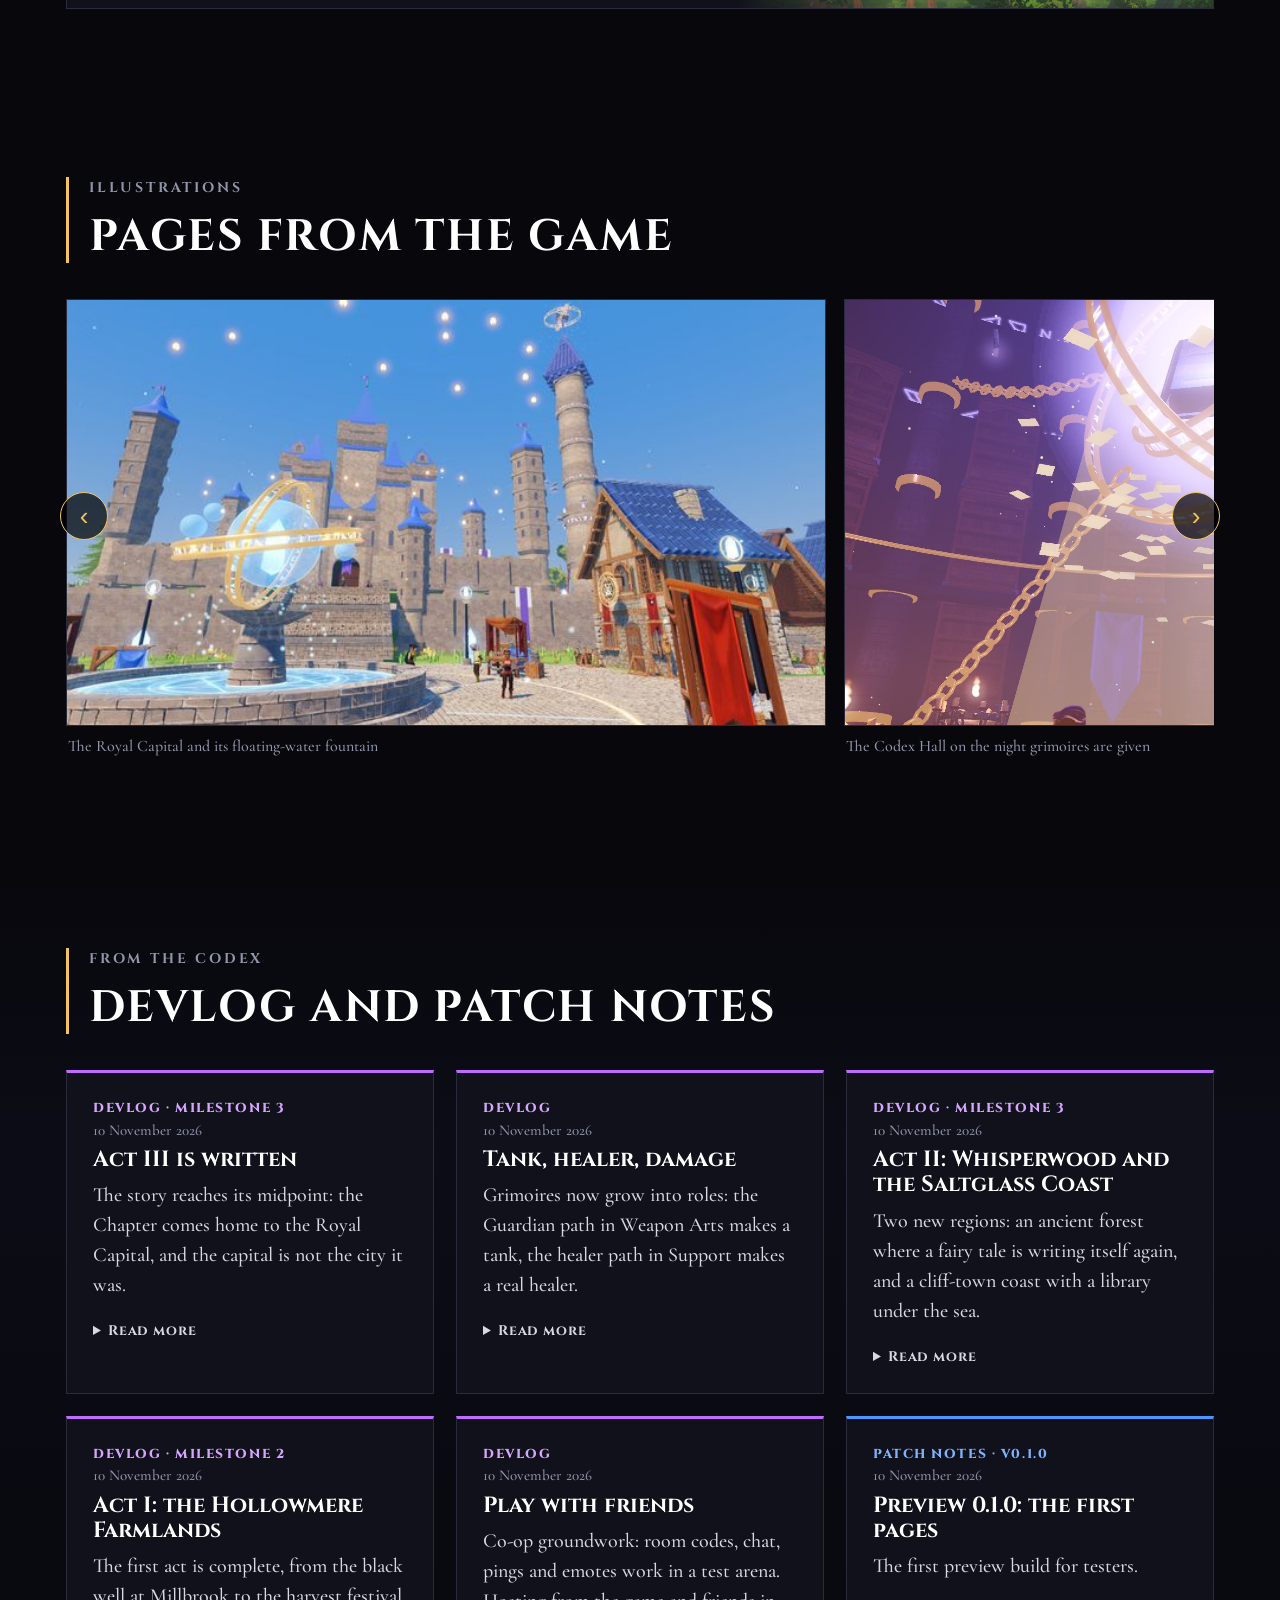
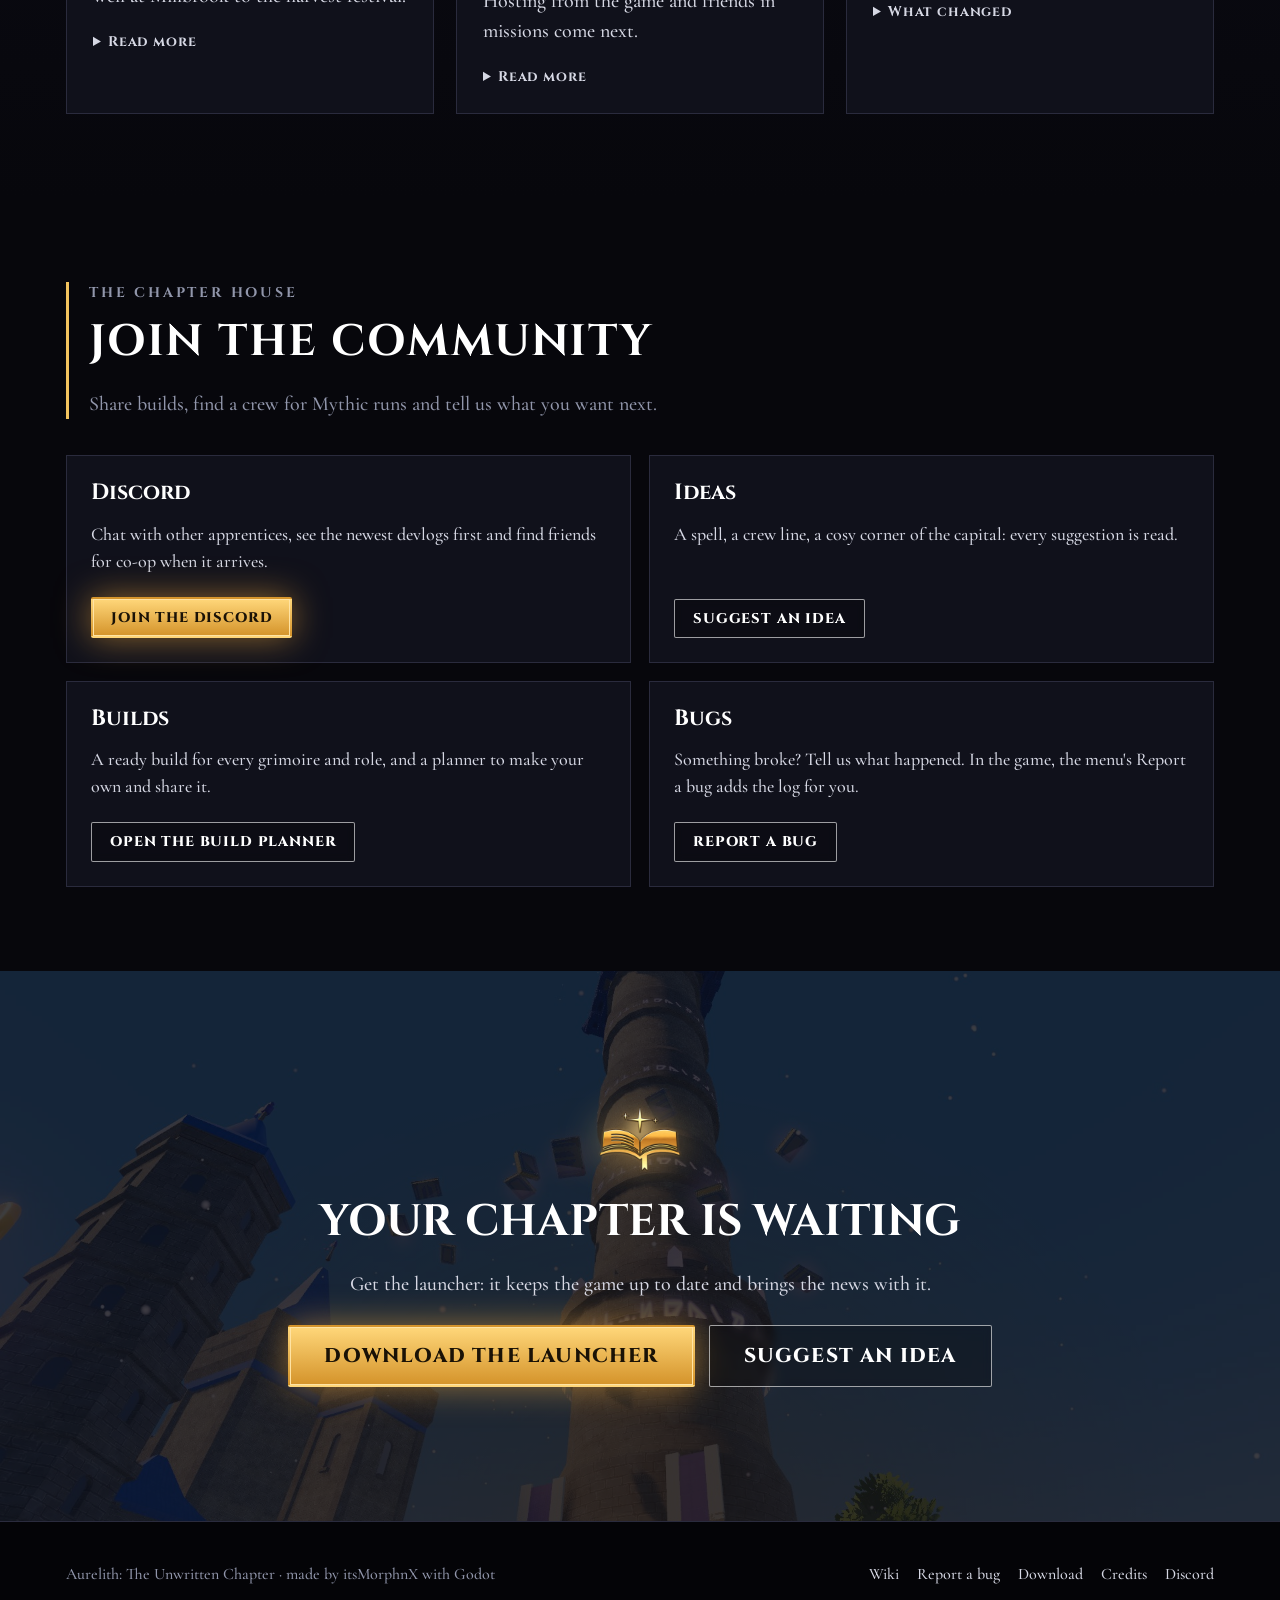
==== commit 8e9a253b: "Co-op marked as coming (test arena only today); pitch matches the story" ====
--- a/index.html
+++ b/index.html
@@ -4,9 +4,9 @@
 <meta charset="utf-8">
 <meta name="viewport" content="width=device-width, initial-scale=1">
 <title>Aurelith: The Unwritten Chapter</title>
-<meta name="description" content="A grimoire-magic action RPG. Receive your grimoire at the Codex Hall, gather your crew and write the chapter nobody else could. Solo with an AI crew or co-op with up to four players.">
+<meta name="description" content="A grimoire-magic action RPG. Receive your grimoire at the Codex Hall, gather your crew and write the chapter nobody else could. Play solo with an AI crew of up to three. Co-op with friends is coming.">
 <meta property="og:title" content="Aurelith: The Unwritten Chapter">
-<meta property="og:description" content="A grimoire-magic action RPG. Solo with an AI crew or co-op with up to four players.">
+<meta property="og:description" content="A grimoire-magic action RPG. Play solo with an AI crew of up to three. Co-op with friends is coming.">
 <meta property="og:image" content="img/shots/sunset.jpg">
 <link rel="icon" href="img/favicon.png">
 <link rel="stylesheet" href="css/base.css">
@@ -35,13 +35,13 @@
       <div class="hero-copy">
         <img class="hero-logo" src="img/logo.png" alt="Aurelith: The Unwritten Chapter" width="900" height="473">
         <p class="kicker">A grimoire-magic action RPG</p>
-        <p class="tagline">Every soul in Aurelith receives a grimoire at the Codex Hall. Yours came out blank. Gather a crew, fly the old sky-ship and write the chapter nobody else could.</p>
+        <p class="tagline">Most people in Aurelith never receive a page. You did, and the Codex wrote your name under a chapter that doesn't exist yet. Gather a crew, fly the old sky-ship and write the chapter nobody else could.</p>
         <div class="cta-row">
           <a class="btn btn-primary btn-big js-download" href="download.html">Download the launcher<small>Free · Windows</small></a>
           <a class="btn btn-ghost btn-big" href="#gallery">See the world</a>
         </div>
         <ul class="meta-row">
-          <li>Solo with an AI crew</li><li>Co-op for up to 4</li><li class="js-version">Preview build</li>
+          <li>Solo with an AI crew</li><li>Co-op coming soon</li><li class="js-version">Preview build</li>
         </ul>
       </div>
       <figure class="hero-plate" aria-hidden="true"><div class="hero-plate-img"></div></figure>
@@ -54,7 +54,7 @@
         <div class="fact"><b>7</b><span>elements of magic, each with its own spell tree</span></div>
         <div class="fact"><b>9</b><span>crew members to fly with you</span></div>
         <div class="fact"><b>5</b><span>acts of story, a prologue and an epilogue</span></div>
-        <div class="fact"><b>4</b><span>players in co-op, or you and your crew</span></div>
+        <div class="fact"><b>3</b><span>AI crew at your side; friends take their places when co-op arrives</span></div>
       </div>
     </div>
   </section>
@@ -92,7 +92,7 @@
           <div class="feature-copy">
             <p class="kicker">Fight together</p>
             <h3>Steel, spells and a crew</h3>
-            <p>Swords, spears, bows, staves and gauntlets, each with its own combos. Mix elements for reactions, read the tells and roll. Friends drop in and take a crew member's place.</p>
+            <p>Swords, spears, bows, staves and gauntlets, each with its own combos. Mix elements for reactions, read the tells and roll. When co-op arrives, friends will take a crew member's place.</p>
           </div>
         </article>
         <article class="feature">
@@ -158,7 +158,7 @@
       <div class="community-grid">
         <div class="panel community-card">
           <h3>Discord</h3>
-          <p>Chat with other apprentices, see the newest devlogs first and find friends for co-op.</p>
+          <p>Chat with other apprentices, see the newest devlogs first and find friends for co-op when it arrives.</p>
           <a class="btn btn-primary js-discord" href="#" hidden target="_blank" rel="noopener">Join the Discord</a>
           <p class="hint js-discord-soon">The server opens soon.</p>
         </div>
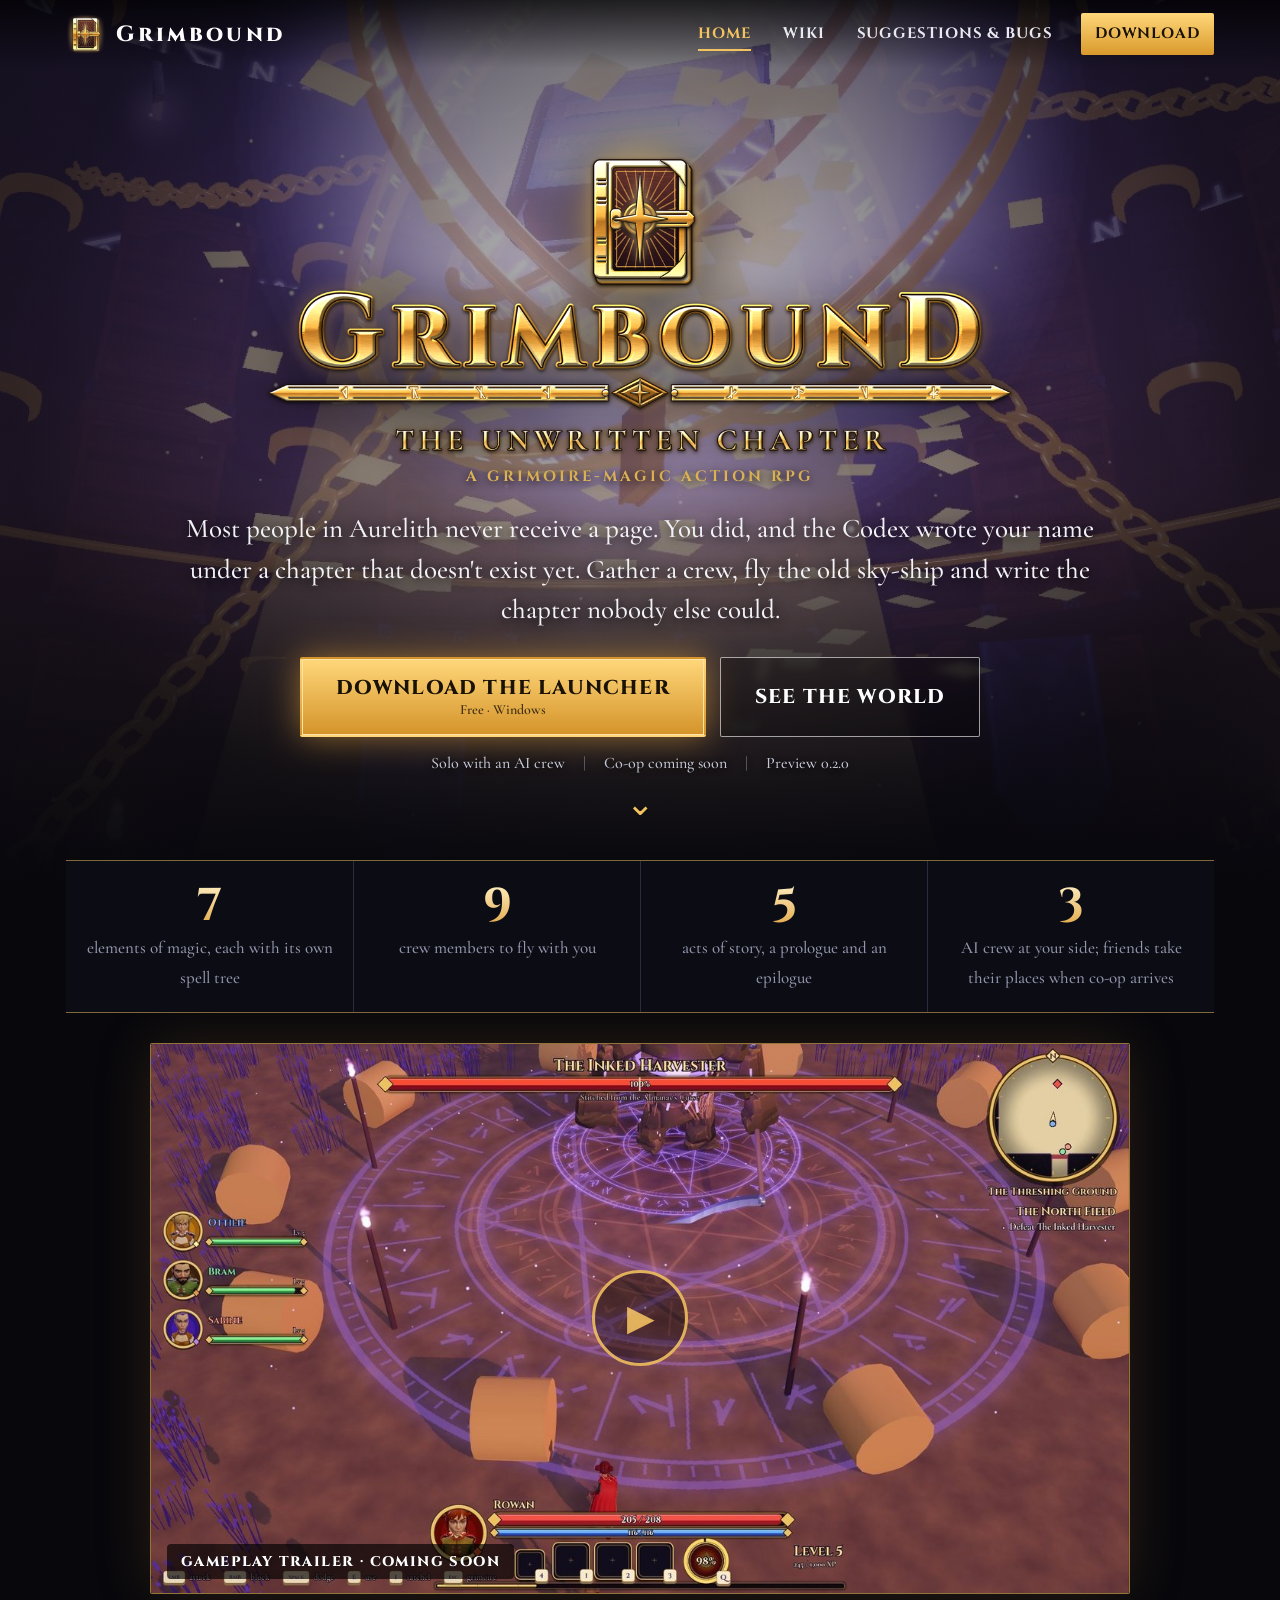
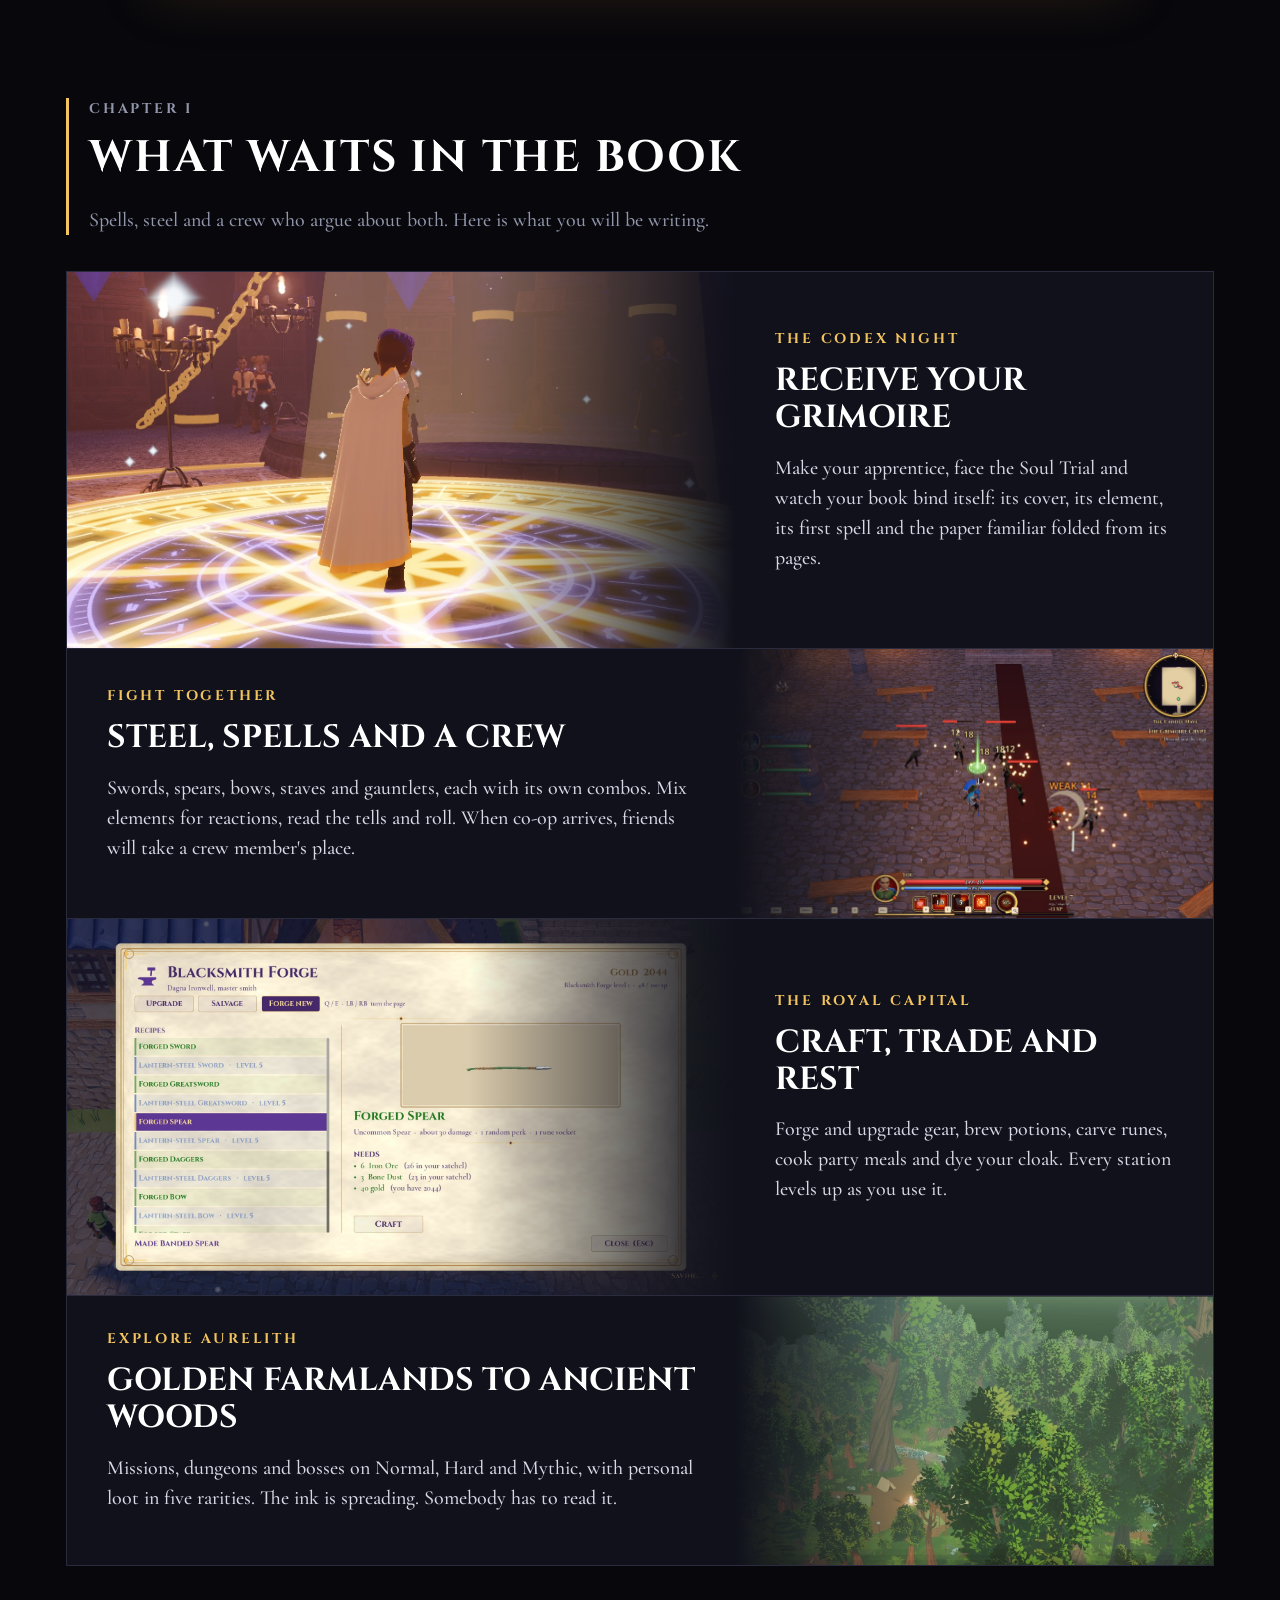
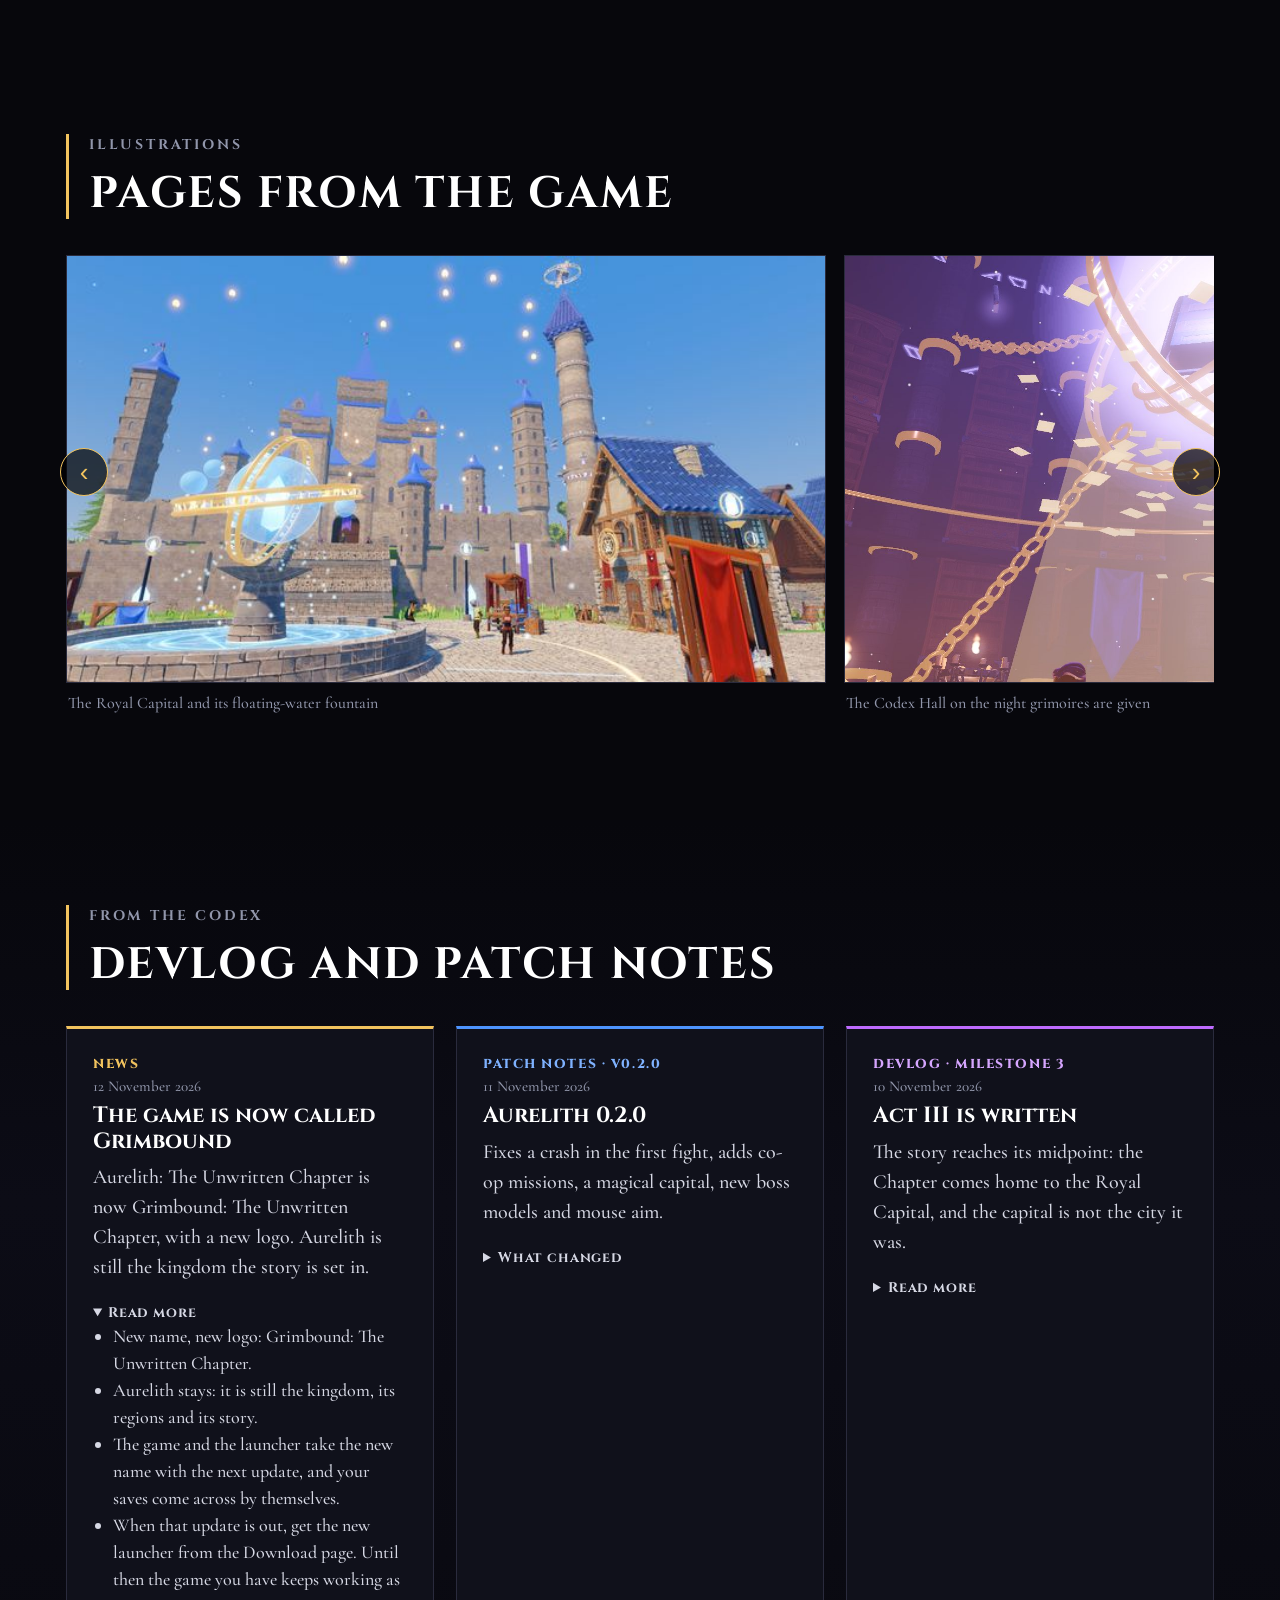
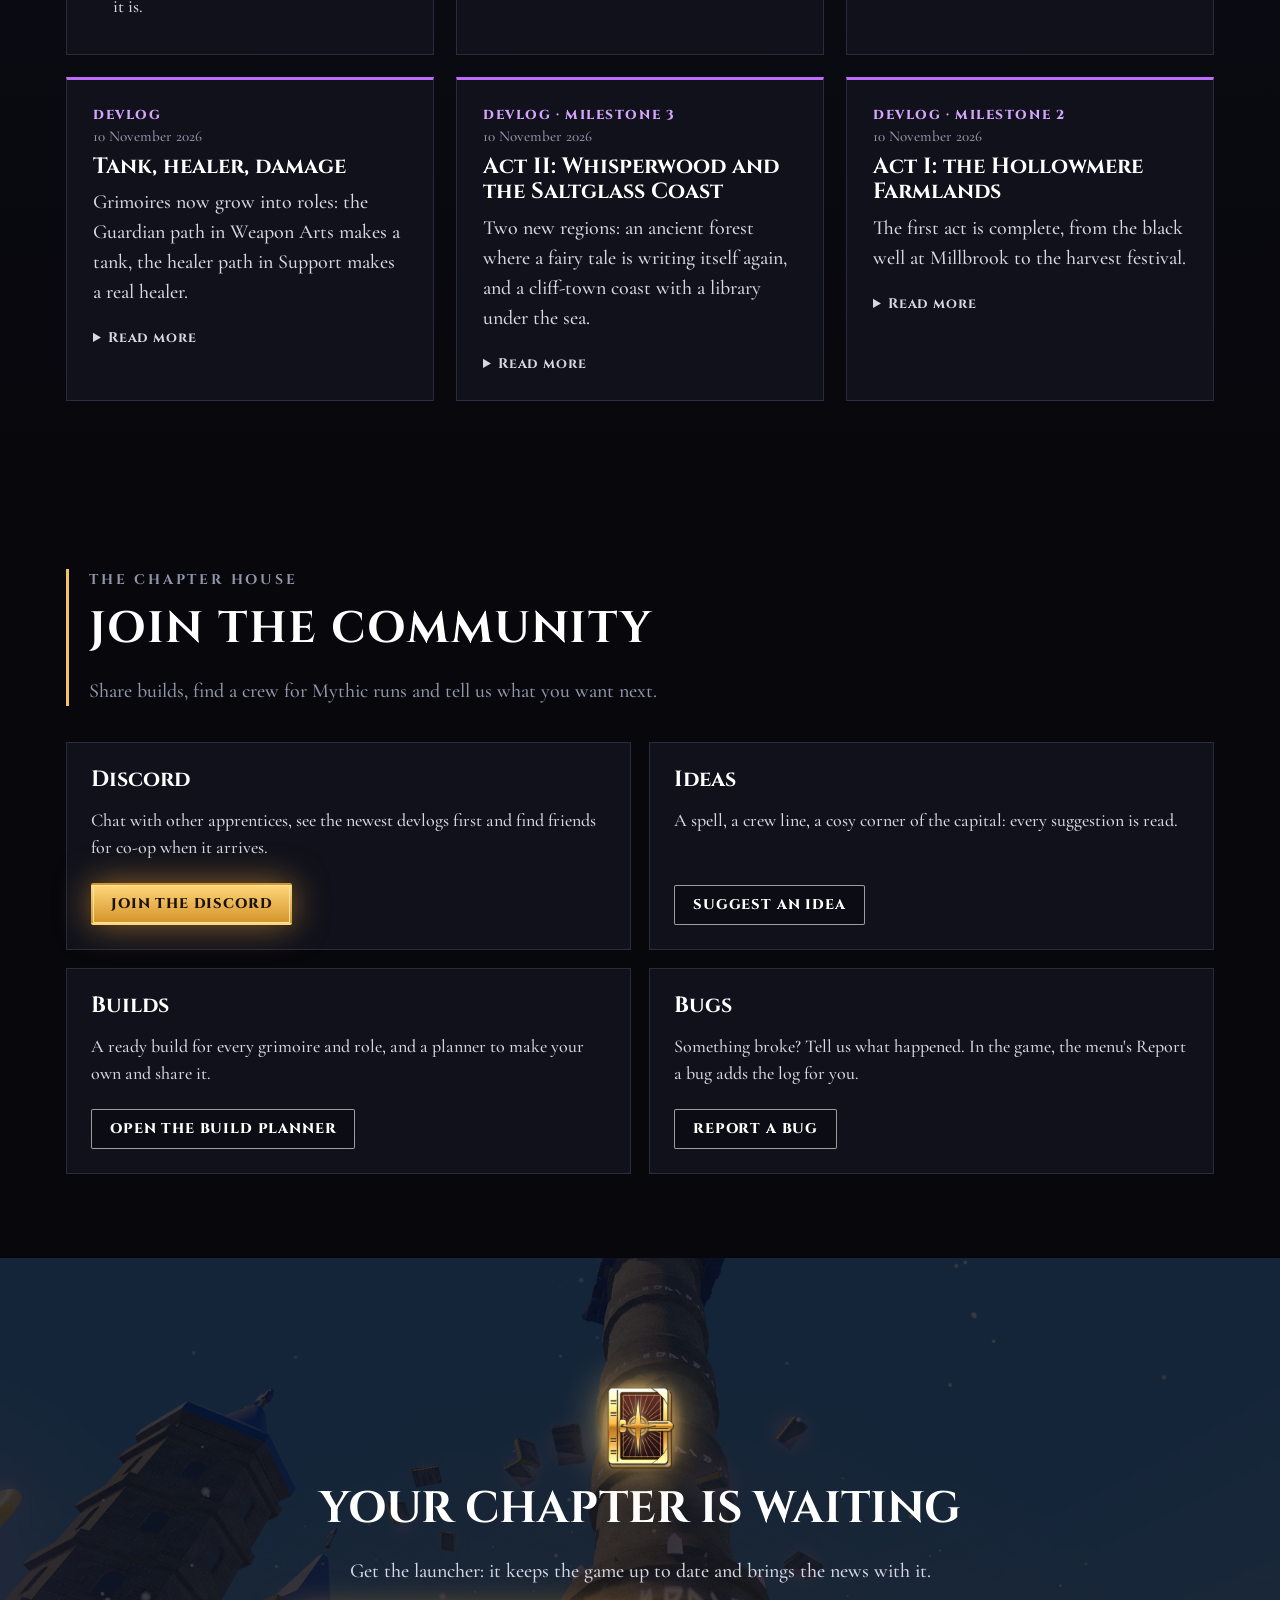
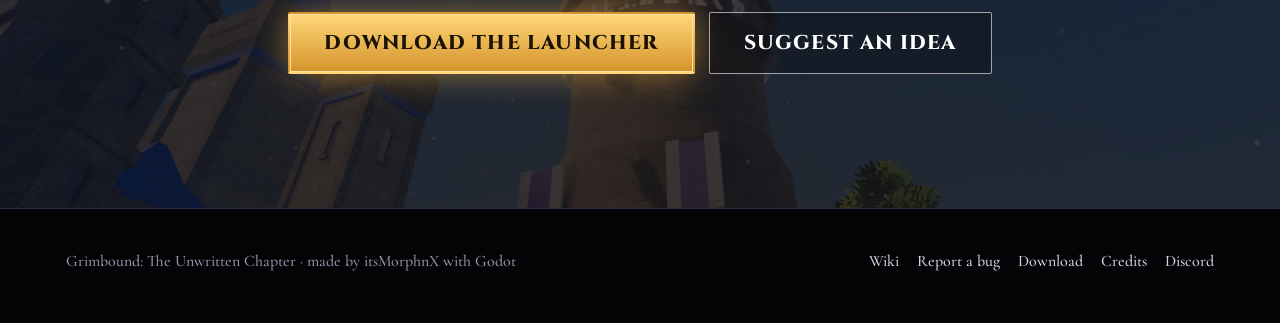
==== commit cc1fc518: "Rename the game to Grimbound: The Unwritten Chapter Page titles, meta/og tags, header brand, footers" ====
--- a/index.html
+++ b/index.html
@@ -3,9 +3,9 @@
 <head>
 <meta charset="utf-8">
 <meta name="viewport" content="width=device-width, initial-scale=1">
-<title>Aurelith: The Unwritten Chapter</title>
+<title>Grimbound: The Unwritten Chapter</title>
 <meta name="description" content="A grimoire-magic action RPG. Receive your grimoire at the Codex Hall, gather your crew and write the chapter nobody else could. Play solo with an AI crew of up to three. Co-op with friends is coming.">
-<meta property="og:title" content="Aurelith: The Unwritten Chapter">
+<meta property="og:title" content="Grimbound: The Unwritten Chapter">
 <meta property="og:description" content="A grimoire-magic action RPG. Play solo with an AI crew of up to three. Co-op with friends is coming.">
 <meta property="og:image" content="img/shots/sunset.jpg">
 <link rel="icon" href="img/favicon.png">
@@ -16,7 +16,7 @@
 <a class="skip" href="#main">Skip to content</a>
 <header class="site-header">
   <div class="wrap">
-    <a class="brand" href="index.html"><img src="img/emblem.png" alt=""><span>Aurelith</span></a>
+    <a class="brand" href="index.html"><img src="img/emblem.png" alt=""><span>Grimbound</span></a>
     <button class="nav-toggle" type="button" aria-expanded="false" aria-controls="site-nav">Menu</button>
     <nav class="nav" id="site-nav" aria-label="Main">
       <a href="index.html" aria-current="page">Home</a>
@@ -33,7 +33,7 @@
     <div class="hero-shade" aria-hidden="true"></div>
     <div class="wrap hero-inner">
       <div class="hero-copy">
-        <img class="hero-logo" src="img/logo.png" alt="Aurelith: The Unwritten Chapter" width="900" height="473">
+        <img class="hero-logo" src="img/logo.png" alt="Grimbound: The Unwritten Chapter" width="1200" height="548">
         <p class="kicker">A grimoire-magic action RPG</p>
         <p class="tagline">Most people in Aurelith never receive a page. You did, and the Codex wrote your name under a chapter that doesn't exist yet. Gather a crew, fly the old sky-ship and write the chapter nobody else could.</p>
         <div class="cta-row">
@@ -196,7 +196,7 @@
 
 <footer class="site-footer">
   <div class="wrap">
-    <span>Aurelith: The Unwritten Chapter · made by itsMorphnX with Godot</span>
+    <span>Grimbound: The Unwritten Chapter · made by itsMorphnX with Godot</span>
     <nav aria-label="Footer"><a href="wiki.html">Wiki</a><a href="report.html">Report a bug</a><a href="download.html">Download</a><a href="credits.html">Credits</a><a class="js-discord" href="#" hidden target="_blank" rel="noopener">Discord</a></nav>
   </div>
 </footer>
--- a/css/base.css
+++ b/css/base.css
@@ -1,4 +1,4 @@
-/* Aurelith site: STRUCTURE only (layout, spacing, phone sizes, components).
+/* Grimbound site: STRUCTURE only (layout, spacing, phone sizes, components).
    Every colour, texture, font choice and decorative touch lives in the theme (css/theme.css imports one of
    css/themes/*.css). Swapping the look = changing that one import line. */
 
@@ -209,6 +209,9 @@
   .news-grid { grid-template-columns: 1fr; }
   .wiki-entry, .panel { padding: 20px 16px; }
   .fact b { font-size: 28px; }
+  .grid-2 > * { min-width: 0; }
+  .spec { font-size: 15px; }
+  .spec th, .spec td { padding: 7px 5px; overflow-wrap: anywhere; }
 }
 
 /* ---------------------------------------------------------------- build planner */
